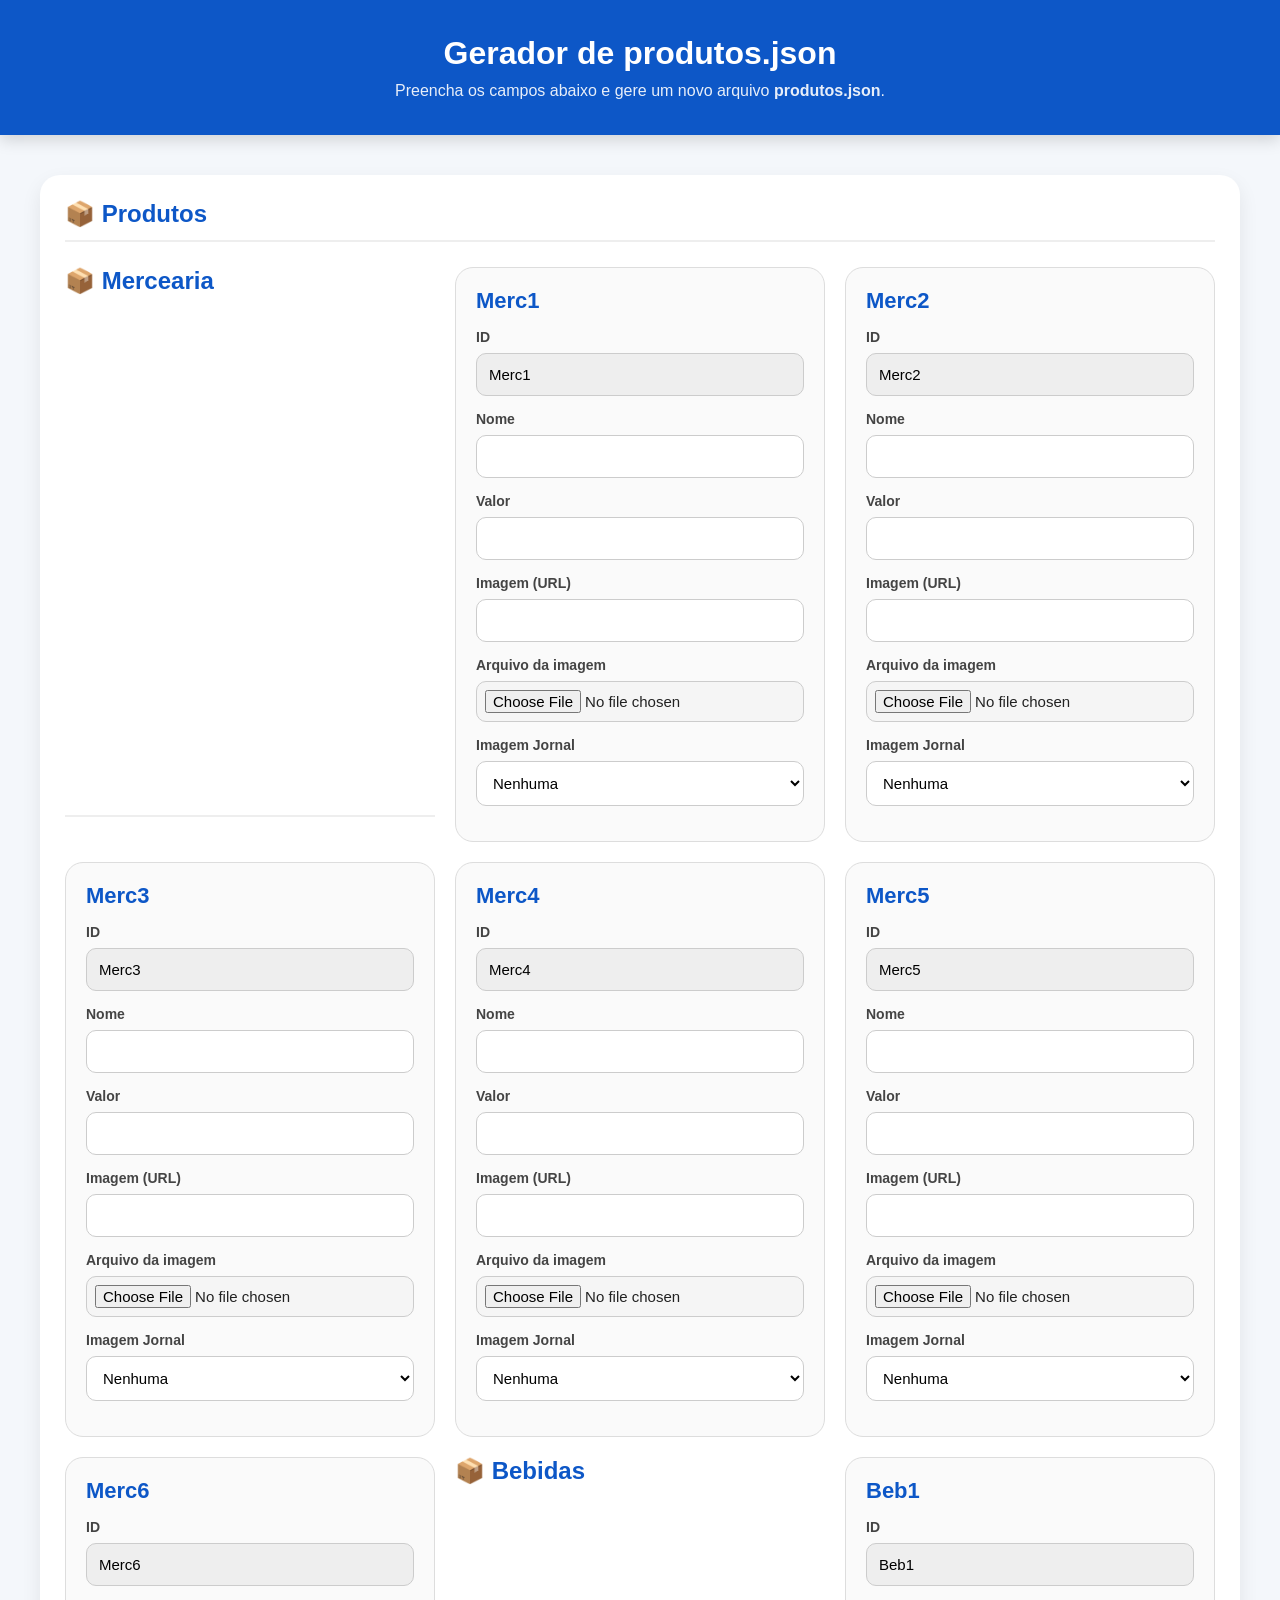
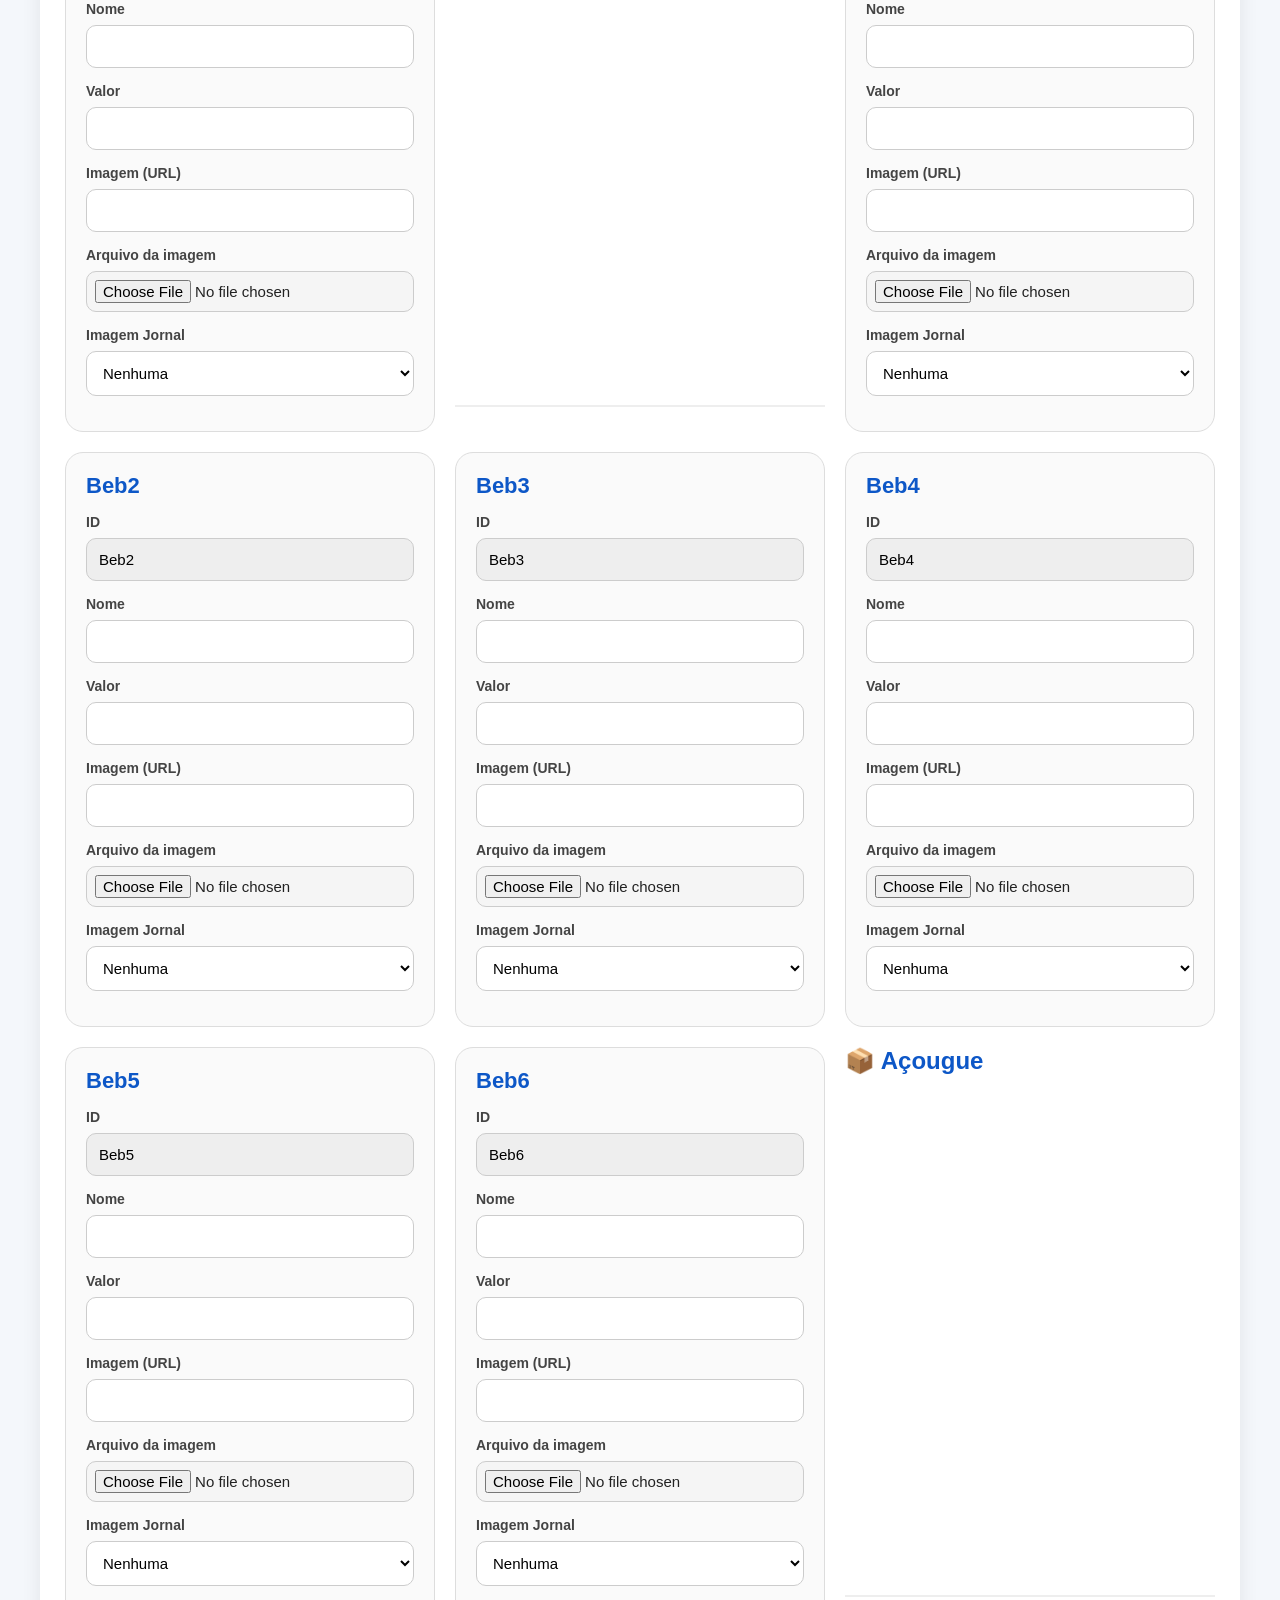
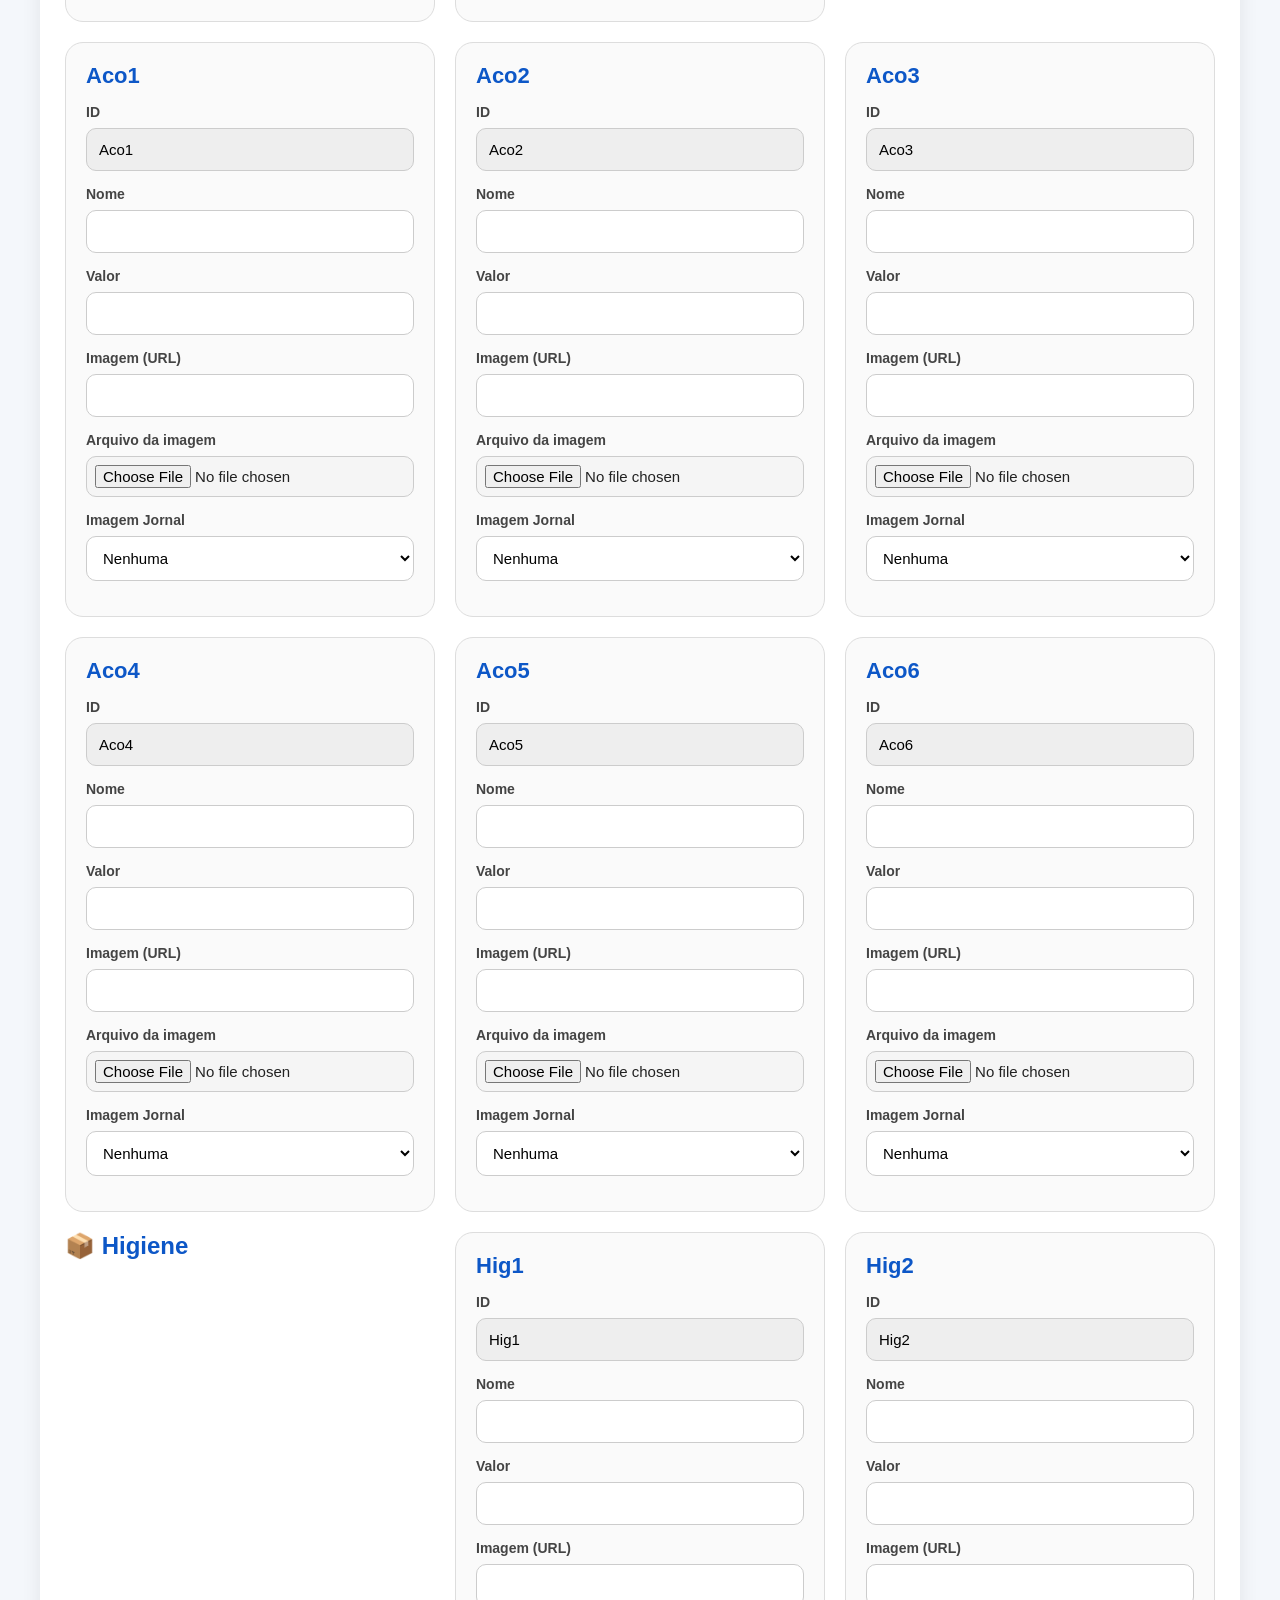
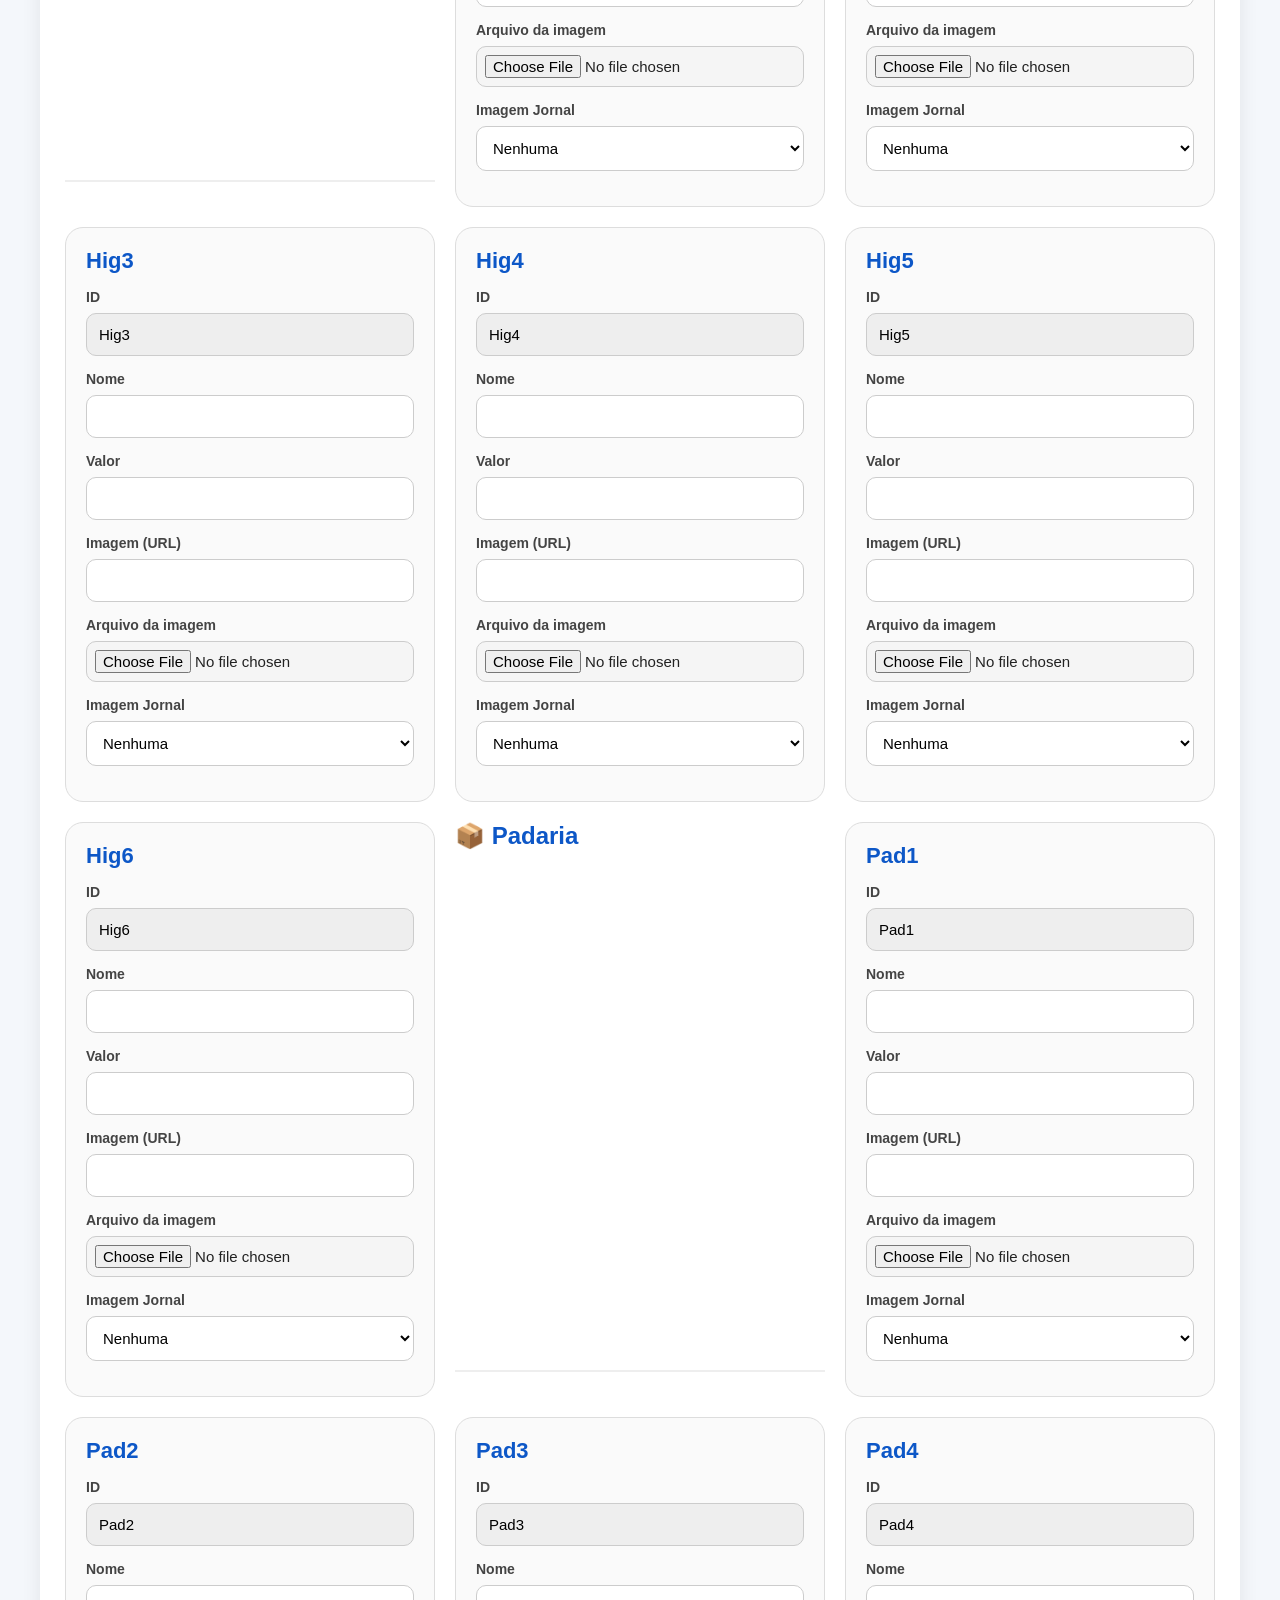
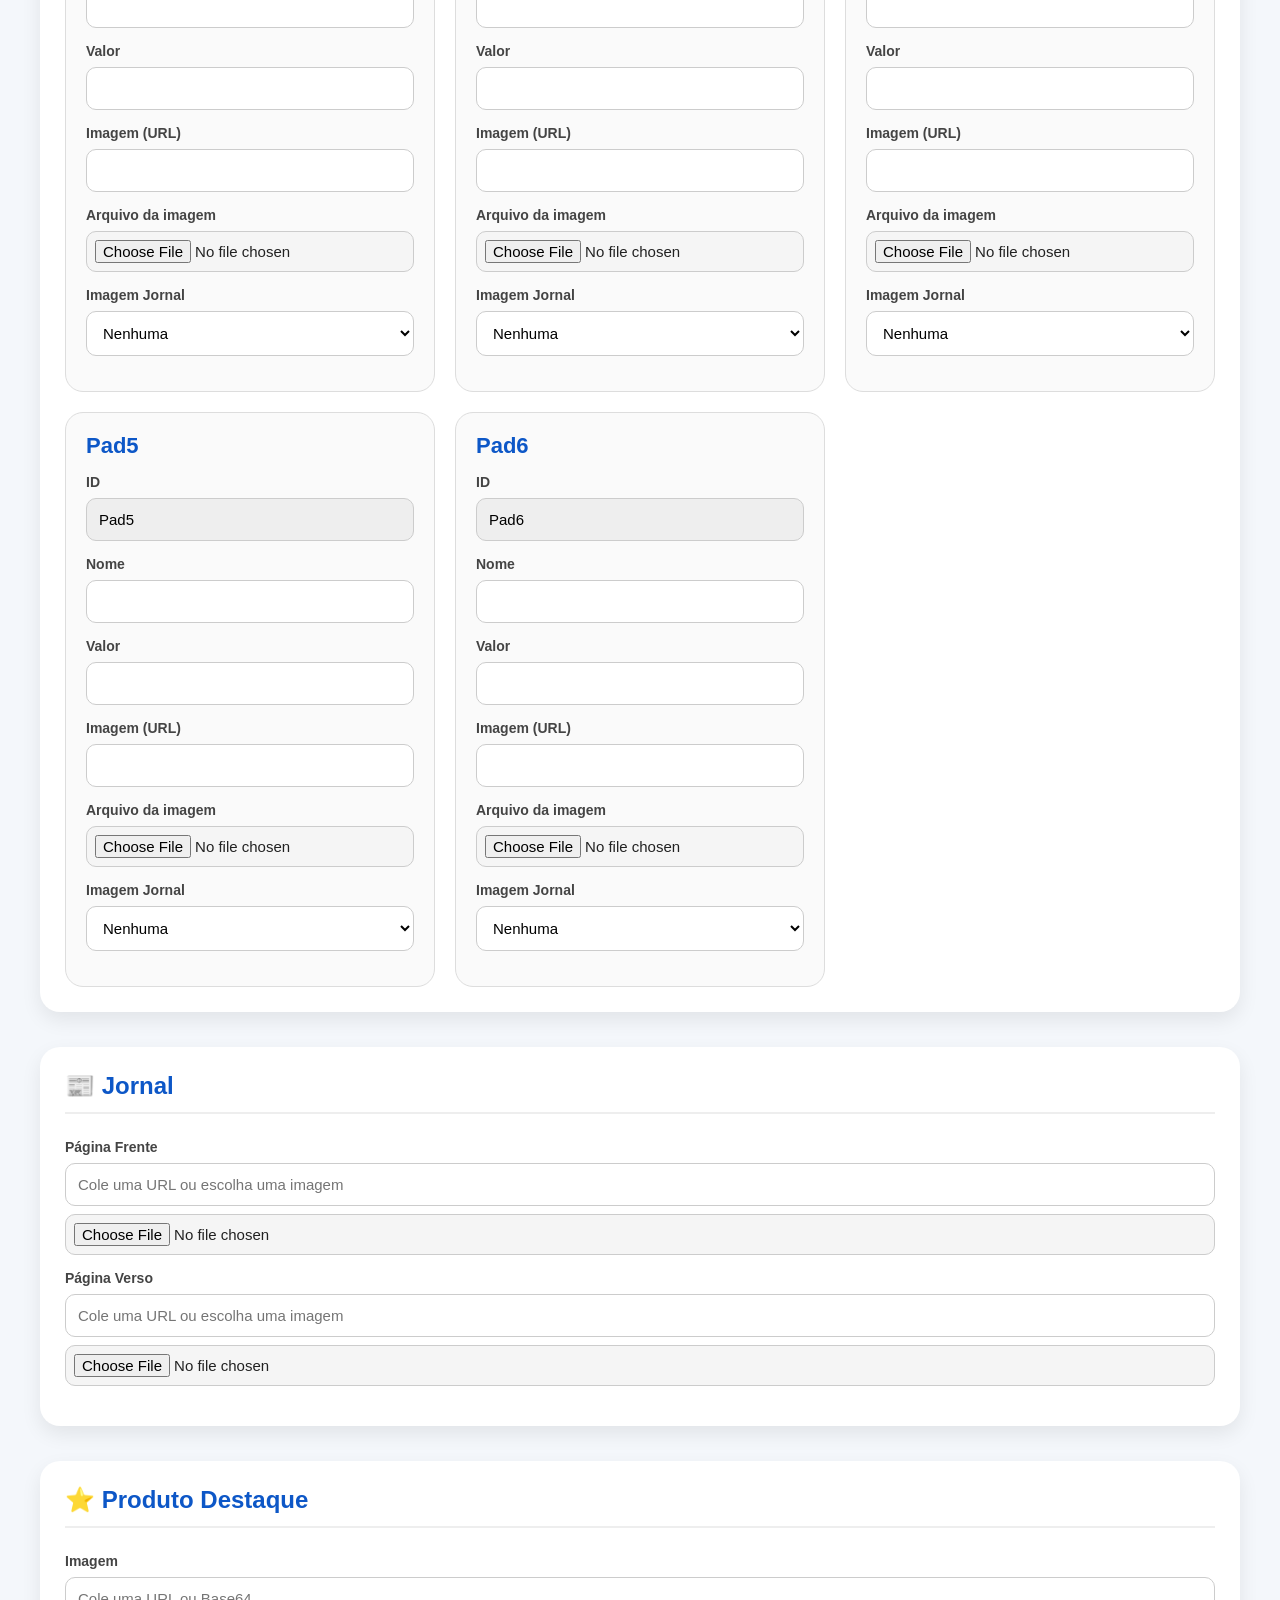
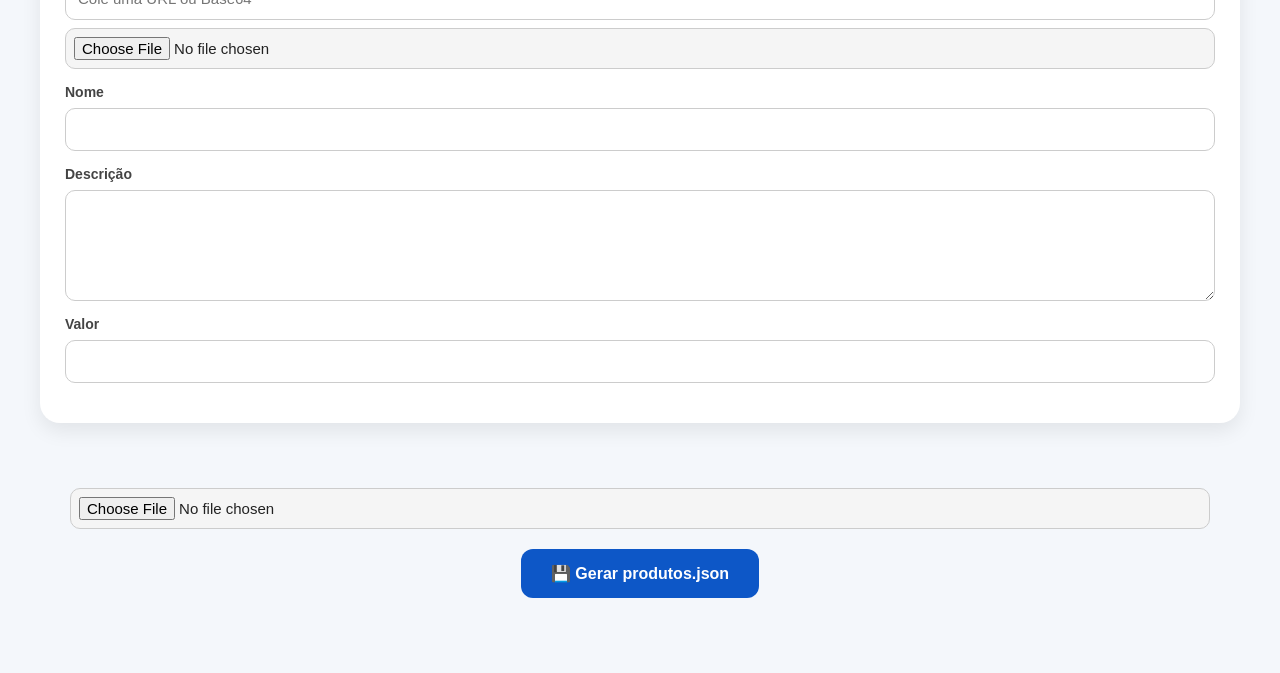
==== index.html @ 35408372 "Rename salvar.html to index.html" ====
<!DOCTYPE html>
<html lang="pt-BR">

<head>

    <meta charset="UTF-8">
    <meta name="viewport" content="width=device-width, initial-scale=1.0">

    <title>Gerador de produtos.json</title>

    <link rel="stylesheet" href="estilo.css">

</head>


<body>


<header>

    <h1>Gerador de produtos.json</h1>

    <p>
        Preencha os campos abaixo e gere um novo arquivo 
        <strong>produtos.json</strong>.
    </p>

</header>



<main>


    <!-- =========================
         PRODUTOS
    ========================== -->


    <section class="bloco">


        <h2>📦 Produtos</h2>


        <div id="produtos"></div>


    </section>




    <!-- =========================
         JORNAL
    ========================== -->


    <section class="bloco">


        <h2>📰 Jornal</h2>



        <div class="campo">


            <label>Página Frente</label>


            <input
            type="text"
            id="pagfrente"
            placeholder="Cole uma URL ou escolha uma imagem">


            <input
            type="file"
            id="filePagFrente"
            accept="image/*">


        </div>




        <div class="campo">


            <label>Página Verso</label>


            <input
            type="text"
            id="pagverso"
            placeholder="Cole uma URL ou escolha uma imagem">


            <input
            type="file"
            id="filePagVerso"
            accept="image/*">


        </div>


    </section>





    <!-- =========================
         PRODUTO DESTAQUE
    ========================== -->


    <section class="bloco">


        <h2>⭐ Produto Destaque</h2>




        <div class="campo">


            <label>Imagem</label>


            <input
            type="text"
            id="imgDestaque"
            placeholder="Cole uma URL ou Base64">


            <input
            type="file"
            id="fileImgDestaque"
            accept="image/*">


        </div>





        <div class="campo">


            <label>Nome</label>


            <input
            type="text"
            id="nomeDestaque">


        </div>





        <div class="campo">


            <label>Descrição</label>


            <textarea
            id="descricaoDestaque"
            rows="5"></textarea>


        </div>





        <div class="campo">


            <label>Valor</label>


            <input
            type="text"
            id="valorDestaque">


        </div>



    </section>






    <!-- =========================
         BOTÕES
    ========================== -->


    <section class="botoes">


        <input
        type="file"
        id="abrirJson"
        accept=".json">



        <button id="btnGerar">

            💾 Gerar produtos.json

        </button>



    </section>



</main>




<script src="apl.js"></script>


</body>

</html>
---- estilo.css ----
/* ==========================
   RESET
========================== */

*{
    margin:0;
    padding:0;
    box-sizing:border-box;
}


body{

    font-family:"Segoe UI", Arial, sans-serif;

    background:#f4f7fb;

    color:#222;

}


/* ==========================
   CABEÇALHO
========================== */

header{

    background:#0D57C7;

    color:white;

    padding:35px 20px;

    text-align:center;

    box-shadow:0 5px 15px rgba(0,0,0,.15);

}


header h1{

    font-size:32px;

    margin-bottom:10px;

}


header p{

    font-size:16px;

    opacity:.9;

}



/* ==========================
   CONTAINER
========================== */

main{

    width:95%;

    max-width:1200px;

    margin:40px auto;

}



/* ==========================
   BLOCOS
========================== */

.bloco{

    background:white;

    padding:25px;

    margin-bottom:35px;

    border-radius:20px;

    box-shadow:0 8px 20px rgba(0,0,0,.08);

}


.bloco h2{

    color:#0D57C7;

    margin-bottom:25px;

    border-bottom:2px solid #eee;

    padding-bottom:12px;

}



/* ==========================
   PRODUTOS
========================== */

#produtos{

    display:grid;

    grid-template-columns:
    repeat(auto-fit,minmax(280px,1fr));

    gap:20px;

}



.produto-card{

    background:#fafafa;

    border-radius:18px;

    padding:20px;

    border:1px solid #ddd;

    transition:.3s;

}


.produto-card:hover{

    transform:translateY(-5px);

    box-shadow:0 10px 20px rgba(0,0,0,.12);

}


.produto-card h3{

    color:#0D57C7;

    margin-bottom:15px;

    font-size:22px;

}



/* ==========================
   CAMPOS
========================== */

.campo{

    display:flex;

    flex-direction:column;

    gap:8px;

    margin-bottom:15px;

}


.campo label{

    font-weight:bold;

    font-size:14px;

    color:#444;

}


input,
textarea,
select{


    width:100%;

    padding:12px;

    border-radius:10px;

    border:1px solid #ccc;

    font-size:15px;

    outline:none;

    background:white;

}


input:focus,
textarea:focus,
select:focus{

    border-color:#0D57C7;

    box-shadow:0 0 0 3px rgba(13,87,199,.15);

}



input[readonly]{

    background:#eee;

    cursor:not-allowed;

}



/* ==========================
   IMAGEM
========================== */

input[type="file"]{

    padding:8px;

    background:#f5f5f5;

}



/* ==========================
   BOTÕES
========================== */

.botoes{

    display:flex;

    justify-content:center;

    gap:20px;

    flex-wrap:wrap;

    padding:30px;

}


button{

    background:#0D57C7;

    color:white;

    border:none;

    padding:15px 30px;

    border-radius:12px;

    font-size:16px;

    font-weight:bold;

    cursor:pointer;

    transition:.3s;

}


button:hover{

    background:#08449c;

    transform:scale(1.05);

}



/* ==========================
   RESPONSIVO
========================== */

@media(max-width:600px){


    header h1{

        font-size:25px;

    }


    main{

        width:92%;

    }


    .bloco{

        padding:18px;

    }


}
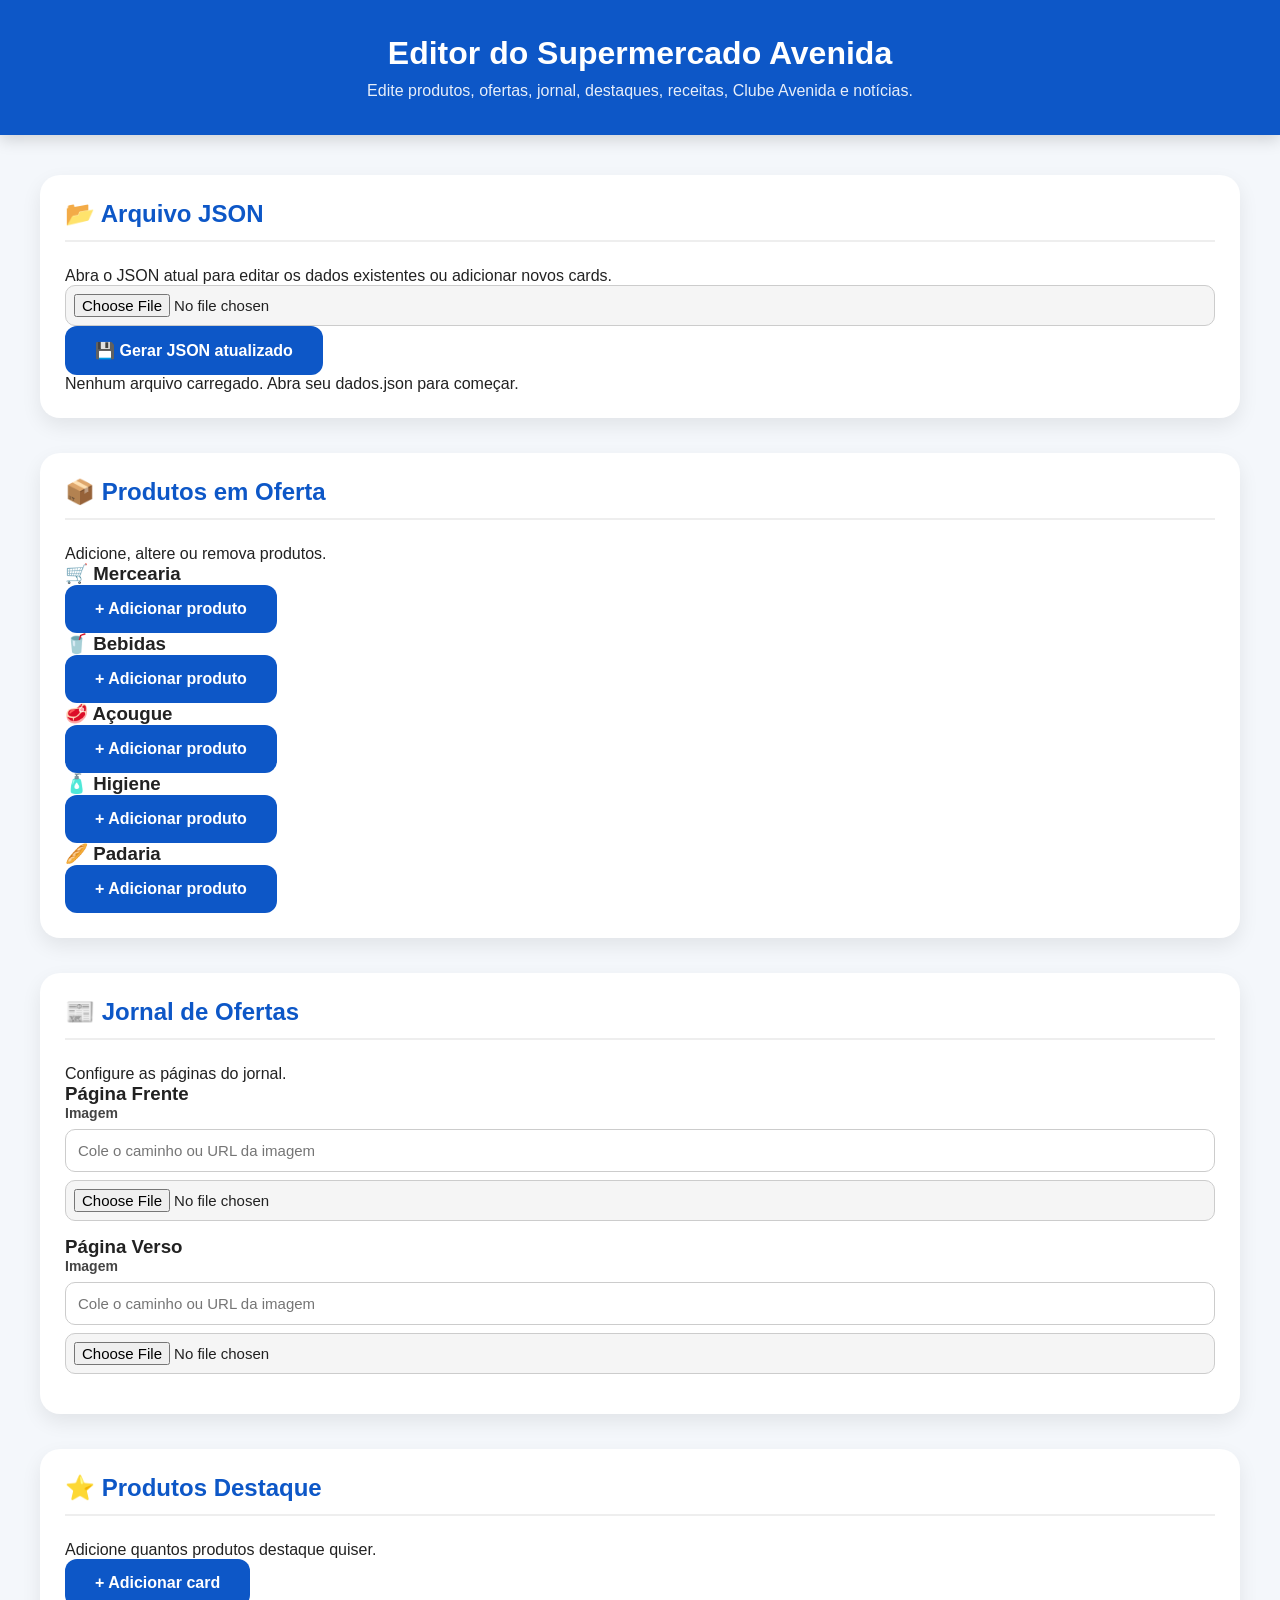
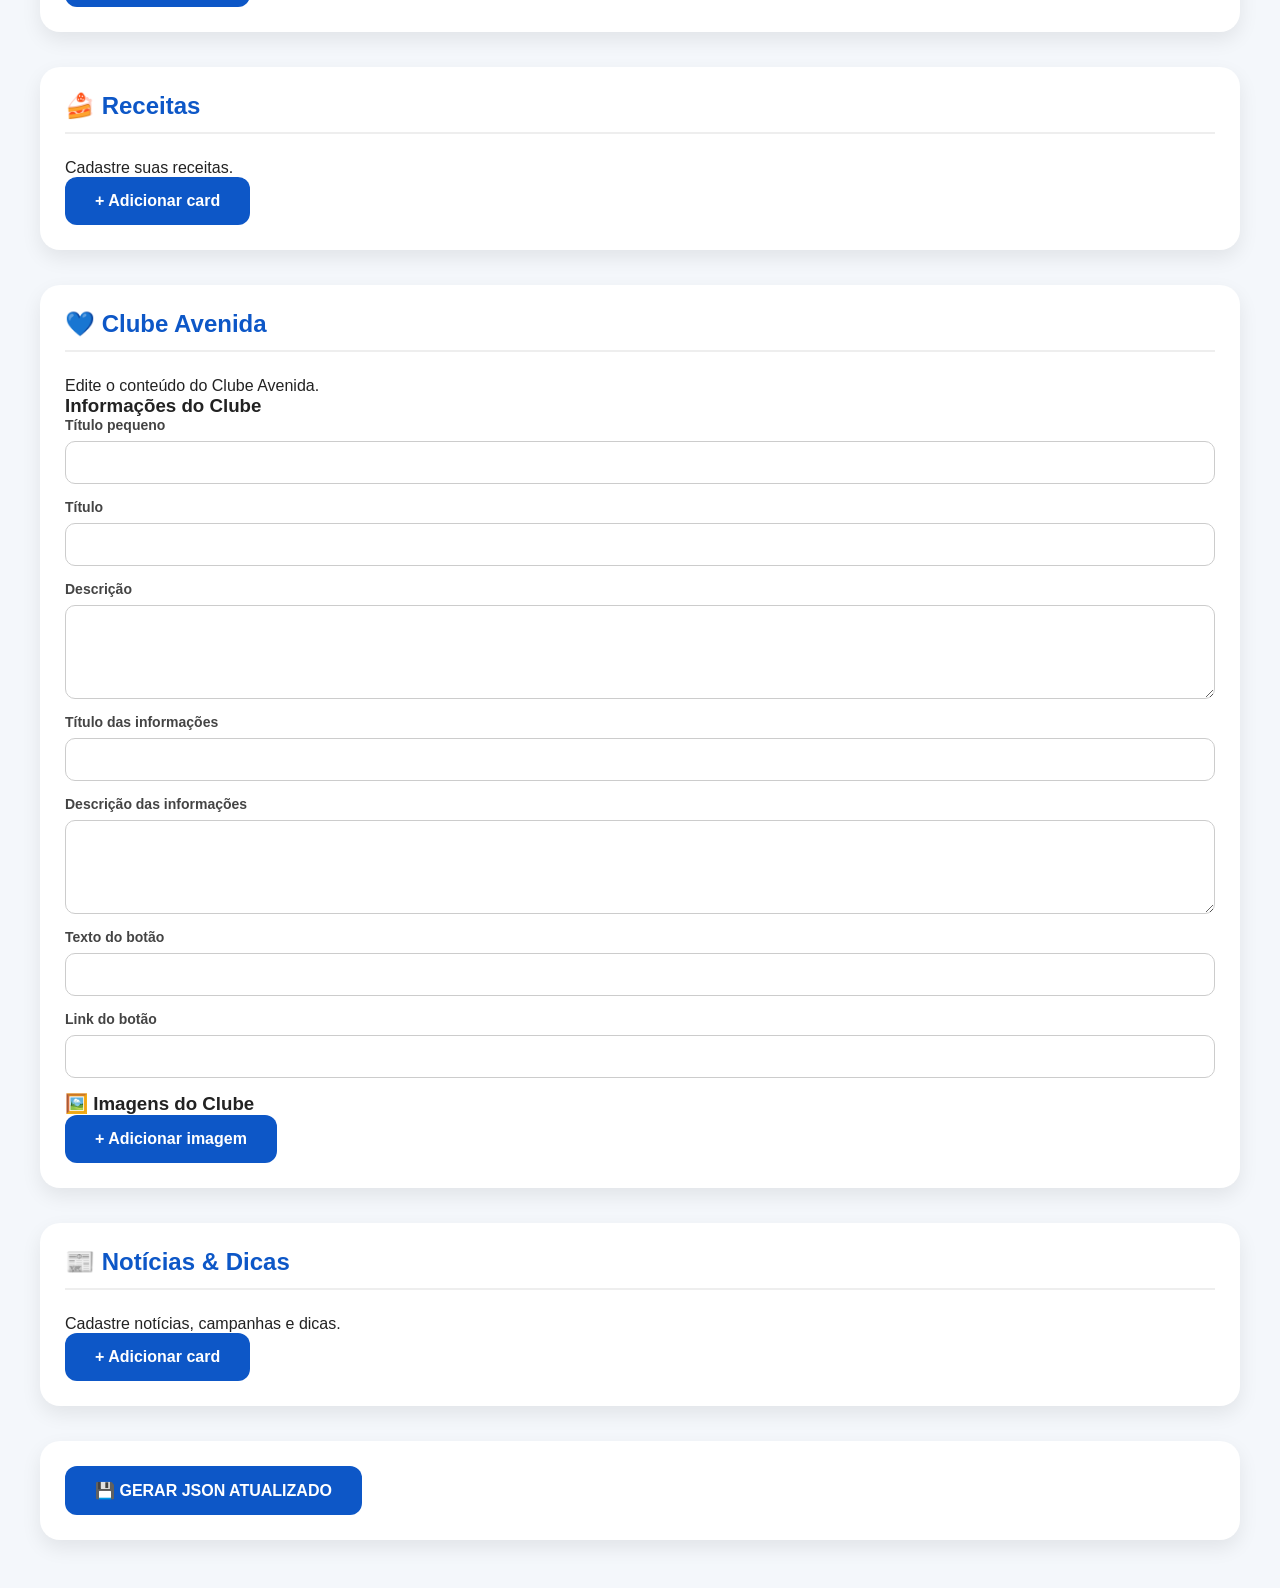
==== commit f8f47a13: "Add files via upload" ====
--- a/index.html
+++ b/index.html
@@ -4,11 +4,21 @@
 <head>
 
     <meta charset="UTF-8">
-    <meta name="viewport" content="width=device-width, initial-scale=1.0">
-
-    <title>Gerador de produtos.json</title>
-
-    <link rel="stylesheet" href="estilo.css">
+
+    <meta
+        name="viewport"
+        content="width=device-width, initial-scale=1.0"
+    >
+
+    <title>
+        Editor - Supermercado Avenida
+    </title>
+
+
+    <link
+        rel="stylesheet"
+        href="style.css"
+    >
 
 </head>
 
@@ -16,231 +26,684 @@
 <body>
 
 
+<!-- =====================================================
+     CABEÇALHO
+===================================================== -->
+
 <header>
 
-    <h1>Gerador de produtos.json</h1>
+    <h1>
+        Editor do Supermercado Avenida
+    </h1>
 
     <p>
-        Preencha os campos abaixo e gere um novo arquivo 
-        <strong>produtos.json</strong>.
+        Edite produtos, ofertas, jornal, destaques,
+        receitas, Clube Avenida e notícias.
     </p>
 
 </header>
 
 
 
-<main>
-
-
-    <!-- =========================
-         PRODUTOS
-    ========================== -->
-
-
-    <section class="bloco">
-
-
-        <h2>📦 Produtos</h2>
-
-
-        <div id="produtos"></div>
-
-
-    </section>
-
-
-
-
-    <!-- =========================
-         JORNAL
-    ========================== -->
-
-
-    <section class="bloco">
-
-
-        <h2>📰 Jornal</h2>
-
+<main class="container">
+
+
+<!-- =====================================================
+     ARQUIVO JSON
+===================================================== -->
+
+<section class="bloco">
+
+    <h2>
+        📂 Arquivo JSON
+    </h2>
+
+
+    <p>
+
+        Abra o JSON atual para editar os dados
+        existentes ou adicionar novos cards.
+
+    </p>
+
+
+    <div class="acoes">
+
+        <input
+            type="file"
+            id="abrirJson"
+            accept=".json"
+        >
+
+
+        <button
+            id="btnGerar"
+            type="button"
+        >
+            💾 Gerar JSON atualizado
+        </button>
+
+    </div>
+
+
+    <p
+        id="status"
+        class="status"
+    >
+        Nenhum arquivo carregado.
+    </p>
+
+</section>
+
+
+
+<!-- =====================================================
+     PRODUTOS
+===================================================== -->
+
+<section class="bloco">
+
+    <div class="secao-header">
+
+        <div>
+
+            <h2>
+                📦 Produtos em Oferta
+            </h2>
+
+            <p>
+                Adicione, altere ou remova produtos.
+            </p>
+
+        </div>
+
+    </div>
+
+
+
+    <!-- =================================================
+         MERCEARIA
+    ================================================== -->
+
+    <div class="categoria">
+
+        <div class="categoria-header">
+
+            <h3>
+                🛒 Mercearia
+            </h3>
+
+
+            <button
+                type="button"
+                class="btn-adicionar"
+                data-categoria="Mercearia"
+            >
+                + Adicionar produto
+            </button>
+
+        </div>
+
+
+        <div
+            class="cards"
+            id="produtos-Mercearia"
+        ></div>
+
+    </div>
+
+
+
+    <!-- =================================================
+         BEBIDAS
+    ================================================== -->
+
+    <div class="categoria">
+
+        <div class="categoria-header">
+
+            <h3>
+                🥤 Bebidas
+            </h3>
+
+
+            <button
+                type="button"
+                class="btn-adicionar"
+                data-categoria="Bebidas"
+            >
+                + Adicionar produto
+            </button>
+
+        </div>
+
+
+        <div
+            class="cards"
+            id="produtos-Bebidas"
+        ></div>
+
+    </div>
+
+
+
+    <!-- =================================================
+         AÇOUGUE
+    ================================================== -->
+
+    <div class="categoria">
+
+        <div class="categoria-header">
+
+            <h3>
+                🥩 Açougue
+            </h3>
+
+
+            <button
+                type="button"
+                class="btn-adicionar"
+                data-categoria="Açougue"
+            >
+                + Adicionar produto
+            </button>
+
+        </div>
+
+
+        <div
+            class="cards"
+            id="produtos-Açougue"
+        ></div>
+
+    </div>
+
+
+
+    <!-- =================================================
+         HIGIENE
+    ================================================== -->
+
+    <div class="categoria">
+
+        <div class="categoria-header">
+
+            <h3>
+                🧴 Higiene
+            </h3>
+
+
+            <button
+                type="button"
+                class="btn-adicionar"
+                data-categoria="Higiene"
+            >
+                + Adicionar produto
+            </button>
+
+        </div>
+
+
+        <div
+            class="cards"
+            id="produtos-Higiene"
+        ></div>
+
+    </div>
+
+
+
+    <!-- =================================================
+         PADARIA
+    ================================================== -->
+
+    <div class="categoria">
+
+        <div class="categoria-header">
+
+            <h3>
+                🥖 Padaria
+            </h3>
+
+
+            <button
+                type="button"
+                class="btn-adicionar"
+                data-categoria="Padaria"
+            >
+                + Adicionar produto
+            </button>
+
+        </div>
+
+
+        <div
+            class="cards"
+            id="produtos-Padaria"
+        ></div>
+
+    </div>
+
+</section>
+
+
+
+<!-- =====================================================
+     JORNAL
+===================================================== -->
+
+<section class="bloco">
+
+    <div class="secao-header">
+
+        <div>
+
+            <h2>
+                📰 Jornal de Ofertas
+            </h2>
+
+            <p>
+                Configure as páginas do jornal.
+            </p>
+
+        </div>
+
+    </div>
+
+
+    <div class="cards">
+
+
+        <!-- FRENTE -->
+
+        <div class="card">
+
+            <h3>
+                Página Frente
+            </h3>
+
+
+            <div class="campo">
+
+                <label for="pagfrente">
+                    Imagem
+                </label>
+
+
+                <input
+                    type="text"
+                    id="pagfrente"
+                    placeholder="Cole o caminho ou URL da imagem"
+                >
+
+
+                <input
+                    type="file"
+                    id="filePagFrente"
+                    accept="image/*"
+                >
+
+            </div>
+
+        </div>
+
+
+
+        <!-- VERSO -->
+
+        <div class="card">
+
+            <h3>
+                Página Verso
+            </h3>
+
+
+            <div class="campo">
+
+                <label for="pagverso">
+                    Imagem
+                </label>
+
+
+                <input
+                    type="text"
+                    id="pagverso"
+                    placeholder="Cole o caminho ou URL da imagem"
+                >
+
+
+                <input
+                    type="file"
+                    id="filePagVerso"
+                    accept="image/*"
+                >
+
+            </div>
+
+        </div>
+
+
+    </div>
+
+</section>
+
+
+
+<!-- =====================================================
+     DESTAQUES
+===================================================== -->
+
+<section class="bloco">
+
+    <div class="secao-header">
+
+        <div>
+
+            <h2>
+                ⭐ Produtos Destaque
+            </h2>
+
+            <p>
+                Adicione quantos produtos destaque quiser.
+            </p>
+
+        </div>
+
+
+        <button
+            type="button"
+            class="btn-adicionar"
+            id="btnAdicionarDestaque"
+        >
+            + Adicionar card
+        </button>
+
+    </div>
+
+
+    <div
+        class="cards"
+        id="destaques"
+    ></div>
+
+</section>
+
+
+
+<!-- =====================================================
+     RECEITAS
+===================================================== -->
+
+<section class="bloco">
+
+    <div class="secao-header">
+
+        <div>
+
+            <h2>
+                🍰 Receitas
+            </h2>
+
+            <p>
+                Cadastre suas receitas.
+            </p>
+
+        </div>
+
+
+        <button
+            type="button"
+            class="btn-adicionar"
+            id="btnAdicionarReceita"
+        >
+            + Adicionar card
+        </button>
+
+    </div>
+
+
+    <div
+        class="cards"
+        id="receitas"
+    ></div>
+
+</section>
+
+
+
+<!-- =====================================================
+     CLUBE AVENIDA
+===================================================== -->
+
+<section class="bloco">
+
+    <div class="secao-header">
+
+        <div>
+
+            <h2>
+                💙 Clube Avenida
+            </h2>
+
+            <p>
+                Edite o conteúdo do Clube Avenida.
+            </p>
+
+        </div>
+
+    </div>
+
+
+
+    <!-- INFORMAÇÕES PRINCIPAIS -->
+
+    <div class="card">
+
+        <h3>
+            Informações do Clube
+        </h3>
 
 
         <div class="campo">
 
-
-            <label>Página Frente</label>
-
+            <label for="clubeTituloPequeno">
+                Título pequeno
+            </label>
 
             <input
-            type="text"
-            id="pagfrente"
-            placeholder="Cole uma URL ou escolha uma imagem">
-
+                type="text"
+                id="clubeTituloPequeno"
+            >
+
+        </div>
+
+
+        <div class="campo">
+
+            <label for="clubeTitulo">
+                Título
+            </label>
 
             <input
-            type="file"
-            id="filePagFrente"
-            accept="image/*">
-
-
-        </div>
-
-
+                type="text"
+                id="clubeTitulo"
+            >
+
+        </div>
 
 
         <div class="campo">
 
-
-            <label>Página Verso</label>
-
+            <label for="clubeDescricao">
+                Descrição
+            </label>
+
+            <textarea
+                id="clubeDescricao"
+                rows="4"
+            ></textarea>
+
+        </div>
+
+
+        <div class="campo">
+
+            <label for="clubeInfoTitulo">
+                Título das informações
+            </label>
 
             <input
-            type="text"
-            id="pagverso"
-            placeholder="Cole uma URL ou escolha uma imagem">
-
+                type="text"
+                id="clubeInfoTitulo"
+            >
+
+        </div>
+
+
+        <div class="campo">
+
+            <label for="clubeInfoDescricao">
+                Descrição das informações
+            </label>
+
+            <textarea
+                id="clubeInfoDescricao"
+                rows="4"
+            ></textarea>
+
+        </div>
+
+
+        <div class="campo">
+
+            <label for="clubeBotaoTexto">
+                Texto do botão
+            </label>
 
             <input
-            type="file"
-            id="filePagVerso"
-            accept="image/*">
-
-
-        </div>
-
-
-    </section>
-
-
-
-
-
-    <!-- =========================
-         PRODUTO DESTAQUE
-    ========================== -->
-
-
-    <section class="bloco">
-
-
-        <h2>⭐ Produto Destaque</h2>
-
-
+                type="text"
+                id="clubeBotaoTexto"
+            >
+
+        </div>
 
 
         <div class="campo">
 
-
-            <label>Imagem</label>
-
+            <label for="clubeBotaoLink">
+                Link do botão
+            </label>
 
             <input
-            type="text"
-            id="imgDestaque"
-            placeholder="Cole uma URL ou Base64">
-
-
-            <input
-            type="file"
-            id="fileImgDestaque"
-            accept="image/*">
-
-
-        </div>
-
-
-
-
-
-        <div class="campo">
-
-
-            <label>Nome</label>
-
-
-            <input
-            type="text"
-            id="nomeDestaque">
-
-
-        </div>
-
-
-
-
-
-        <div class="campo">
-
-
-            <label>Descrição</label>
-
-
-            <textarea
-            id="descricaoDestaque"
-            rows="5"></textarea>
-
-
-        </div>
-
-
-
-
-
-        <div class="campo">
-
-
-            <label>Valor</label>
-
-
-            <input
-            type="text"
-            id="valorDestaque">
-
-
-        </div>
-
-
-
-    </section>
-
-
-
-
-
-
-    <!-- =========================
-         BOTÕES
-    ========================== -->
-
-
-    <section class="botoes">
-
-
-        <input
-        type="file"
-        id="abrirJson"
-        accept=".json">
-
-
-
-        <button id="btnGerar">
-
-            💾 Gerar produtos.json
-
+                type="text"
+                id="clubeBotaoLink"
+            >
+
+        </div>
+
+    </div>
+
+
+
+    <!-- IMAGENS DO CLUBE -->
+
+    <div class="subsecao">
+
+        <div class="subsecao-header">
+
+            <h3>
+                🖼️ Imagens do Clube
+            </h3>
+
+
+            <button
+                type="button"
+                class="btn-adicionar"
+                id="btnAdicionarImagemClube"
+            >
+                + Adicionar imagem
+            </button>
+
+        </div>
+
+
+        <div
+            class="cards"
+            id="clubeImagens"
+        ></div>
+
+    </div>
+
+</section>
+
+
+
+<!-- =====================================================
+     NOTÍCIAS E DICAS
+===================================================== -->
+
+<section class="bloco">
+
+    <div class="secao-header">
+
+        <div>
+
+            <h2>
+                📰 Notícias & Dicas
+            </h2>
+
+            <p>
+                Cadastre notícias, campanhas e dicas.
+            </p>
+
+        </div>
+
+
+        <button
+            type="button"
+            class="btn-adicionar"
+            id="btnAdicionarNoticia"
+        >
+            + Adicionar card
         </button>
 
-
-
-    </section>
-
+    </div>
+
+
+    <div
+        class="cards"
+        id="noticias"
+    ></div>
+
+</section>
+
+
+
+<!-- =====================================================
+     BOTÃO FINAL
+===================================================== -->
+
+<section class="bloco salvar-final">
+
+    <button
+        type="button"
+        id="btnGerarFinal"
+    >
+        💾 GERAR JSON ATUALIZADO
+    </button>
+
+</section>
 
 
 </main>
 
 
 
-
-<script src="apl.js"></script>
+<script src="app.js"></script>
 
 
 </body>
 
 </html>
+
+
--- a/style.css
+++ b/style.css
@@ -0,0 +1,329 @@
+/* ==========================
+   RESET
+========================== */
+
+*{
+    margin:0;
+    padding:0;
+    box-sizing:border-box;
+}
+
+
+body{
+
+    font-family:"Segoe UI", Arial, sans-serif;
+
+    background:#f4f7fb;
+
+    color:#222;
+
+}
+
+
+/* ==========================
+   CABEÇALHO
+========================== */
+
+header{
+
+    background:#0D57C7;
+
+    color:white;
+
+    padding:35px 20px;
+
+    text-align:center;
+
+    box-shadow:0 5px 15px rgba(0,0,0,.15);
+
+}
+
+
+header h1{
+
+    font-size:32px;
+
+    margin-bottom:10px;
+
+}
+
+
+header p{
+
+    font-size:16px;
+
+    opacity:.9;
+
+}
+
+
+
+/* ==========================
+   CONTAINER
+========================== */
+
+main{
+
+    width:95%;
+
+    max-width:1200px;
+
+    margin:40px auto;
+
+}
+
+
+
+/* ==========================
+   BLOCOS
+========================== */
+
+.bloco{
+
+    background:white;
+
+    padding:25px;
+
+    margin-bottom:35px;
+
+    border-radius:20px;
+
+    box-shadow:0 8px 20px rgba(0,0,0,.08);
+
+}
+
+
+.bloco h2{
+
+    color:#0D57C7;
+
+    margin-bottom:25px;
+
+    border-bottom:2px solid #eee;
+
+    padding-bottom:12px;
+
+}
+
+
+
+/* ==========================
+   PRODUTOS
+========================== */
+
+#produtos{
+
+    display:grid;
+
+    grid-template-columns:
+    repeat(auto-fit,minmax(280px,1fr));
+
+    gap:20px;
+
+}
+
+
+
+.produto-card{
+
+    background:#fafafa;
+
+    border-radius:18px;
+
+    padding:20px;
+
+    border:1px solid #ddd;
+
+    transition:.3s;
+
+}
+
+
+.produto-card:hover{
+
+    transform:translateY(-5px);
+
+    box-shadow:0 10px 20px rgba(0,0,0,.12);
+
+}
+
+
+.produto-card h3{
+
+    color:#0D57C7;
+
+    margin-bottom:15px;
+
+    font-size:22px;
+
+}
+
+
+
+/* ==========================
+   CAMPOS
+========================== */
+
+.campo{
+
+    display:flex;
+
+    flex-direction:column;
+
+    gap:8px;
+
+    margin-bottom:15px;
+
+}
+
+
+.campo label{
+
+    font-weight:bold;
+
+    font-size:14px;
+
+    color:#444;
+
+}
+
+
+input,
+textarea,
+select{
+
+
+    width:100%;
+
+    padding:12px;
+
+    border-radius:10px;
+
+    border:1px solid #ccc;
+
+    font-size:15px;
+
+    outline:none;
+
+    background:white;
+
+}
+
+
+input:focus,
+textarea:focus,
+select:focus{
+
+    border-color:#0D57C7;
+
+    box-shadow:0 0 0 3px rgba(13,87,199,.15);
+
+}
+
+
+
+input[readonly]{
+
+    background:#eee;
+
+    cursor:not-allowed;
+
+}
+
+
+
+/* ==========================
+   IMAGEM
+========================== */
+
+input[type="file"]{
+
+    padding:8px;
+
+    background:#f5f5f5;
+
+}
+
+
+
+/* ==========================
+   BOTÕES
+========================== */
+
+.botoes{
+
+    display:flex;
+
+    justify-content:center;
+
+    gap:20px;
+
+    flex-wrap:wrap;
+
+    padding:30px;
+
+}
+
+
+button{
+
+    background:#0D57C7;
+
+    color:white;
+
+    border:none;
+
+    padding:15px 30px;
+
+    border-radius:12px;
+
+    font-size:16px;
+
+    font-weight:bold;
+
+    cursor:pointer;
+
+    transition:.3s;
+
+}
+
+
+button:hover{
+
+    background:#08449c;
+
+    transform:scale(1.05);
+
+}
+
+
+
+/* ==========================
+   RESPONSIVO
+========================== */
+
+@media(max-width:600px){
+
+
+    header h1{
+
+        font-size:25px;
+
+    }
+
+
+    main{
+
+        width:92%;
+
+    }
+
+
+    .bloco{
+
+        padding:18px;
+
+    }
+
+
+}
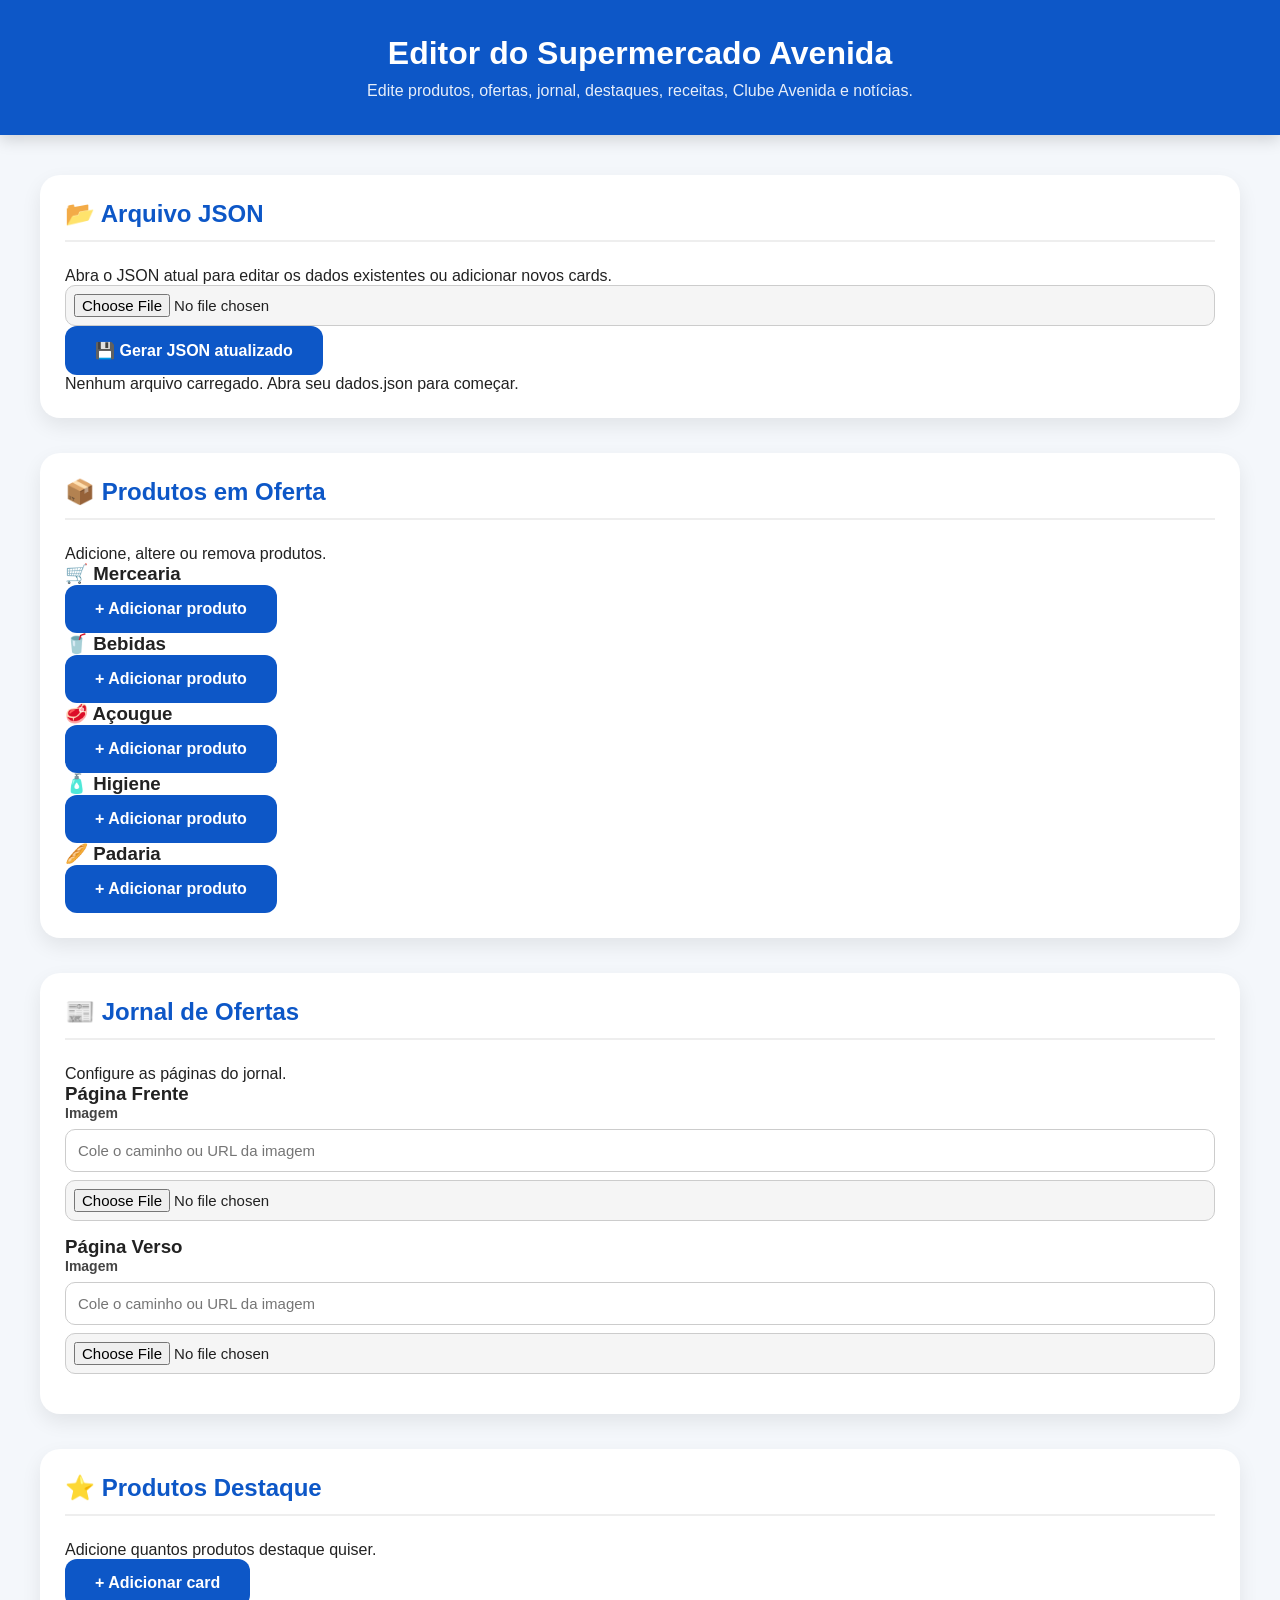
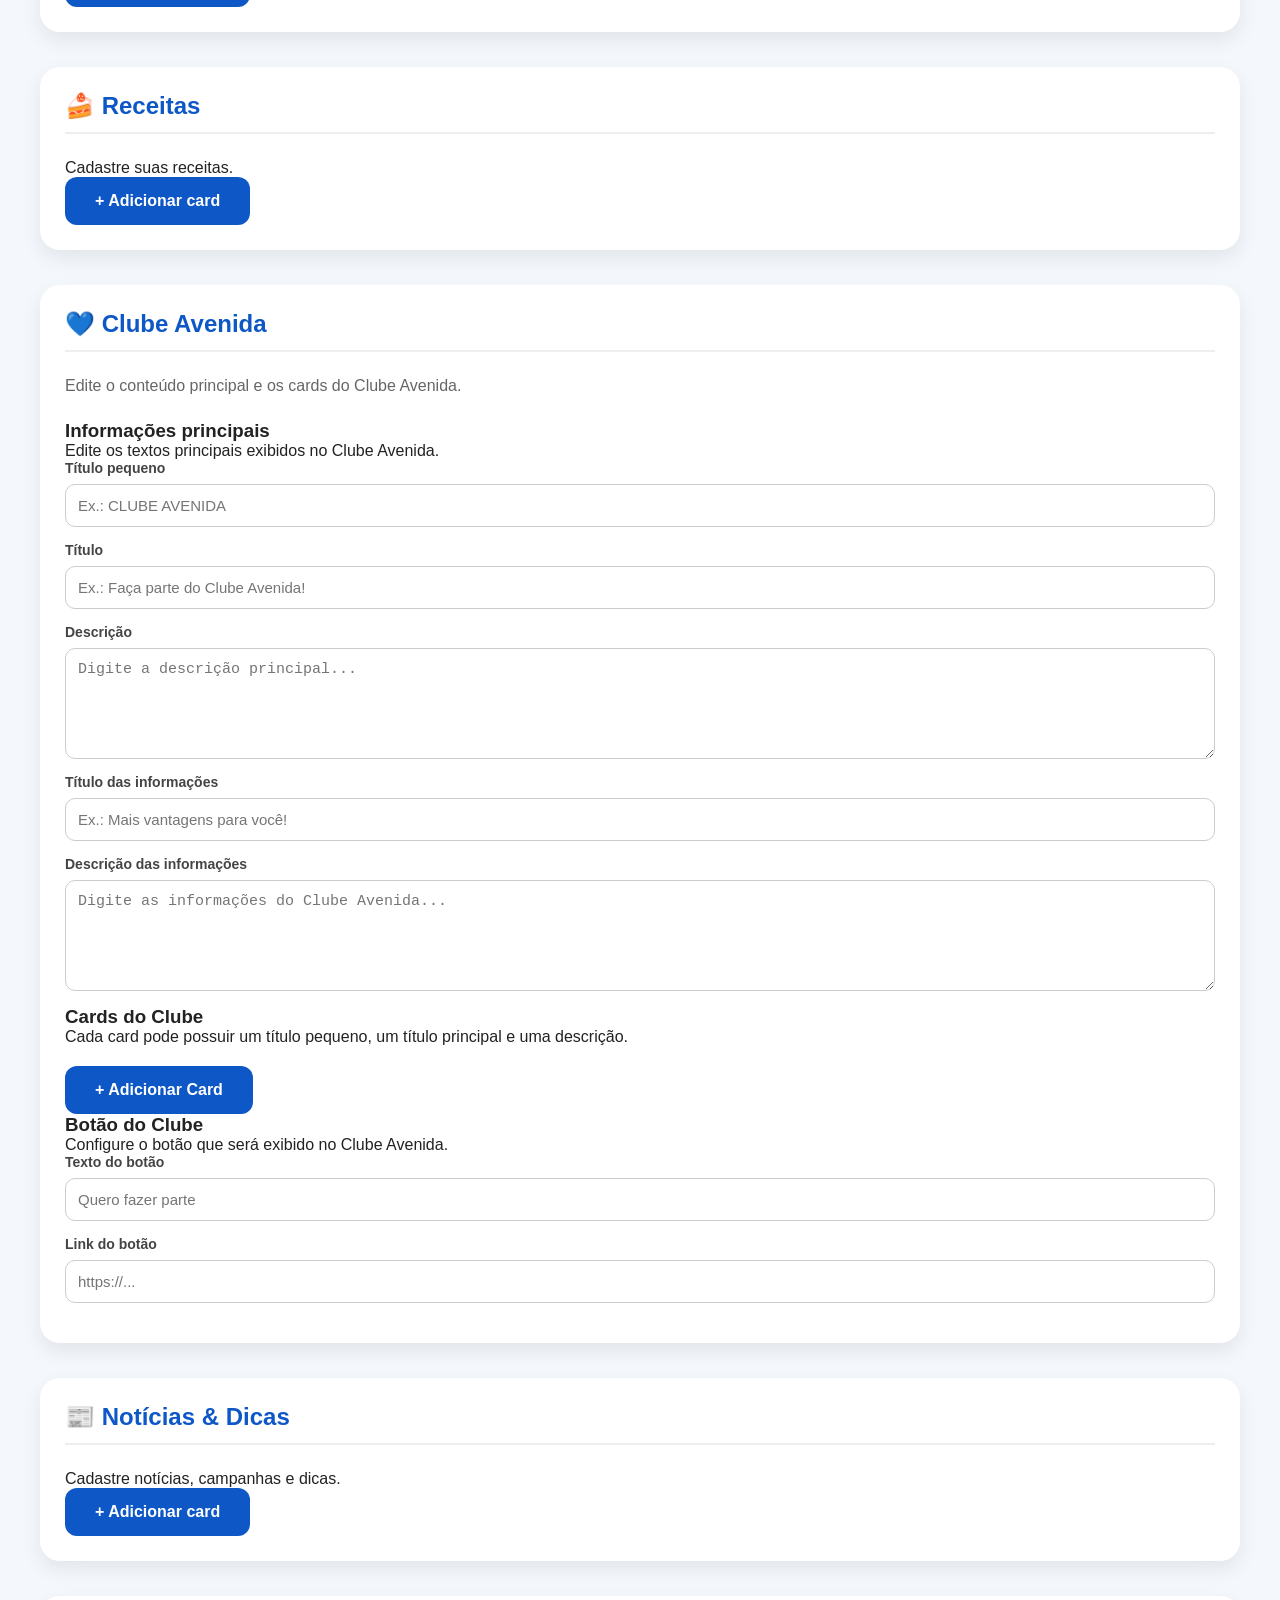
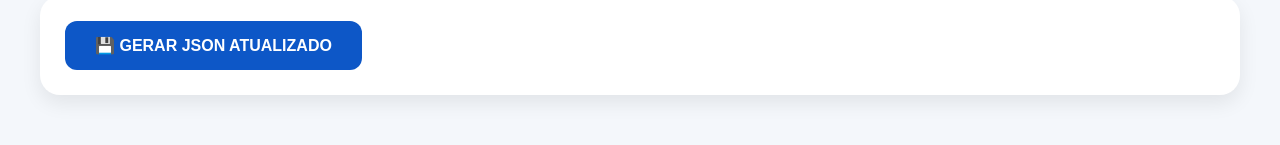
==== commit 48fec69f: "Add files via upload" ====
--- a/index.html
+++ b/index.html
@@ -475,114 +475,221 @@
      CLUBE AVENIDA
 ===================================================== -->
 
+<!-- =====================================================
+     CLUBE AVENIDA
+===================================================== -->
+
 <section class="bloco">
 
-    <div class="secao-header">
-
-        <div>
-
-            <h2>
-                💙 Clube Avenida
-            </h2>
-
-            <p>
-                Edite o conteúdo do Clube Avenida.
-            </p>
-
-        </div>
-
-    </div>
-
-
-
-    <!-- INFORMAÇÕES PRINCIPAIS -->
+    <h2>
+        💙 Clube Avenida
+    </h2>
+
+    <p
+        style="
+            margin-bottom:25px;
+            color:#666;
+        "
+    >
+        Edite o conteúdo principal e os cards
+        do Clube Avenida.
+    </p>
+
+
+    <!-- =================================================
+         INFORMAÇÕES PRINCIPAIS
+    ================================================== -->
+
+    <div class="clube-cards-header">
+
+        <h3>
+            Informações principais
+        </h3>
+
+        <p>
+            Edite os textos principais exibidos
+            no Clube Avenida.
+        </p>
+
+    </div>
+
 
     <div class="card">
 
-        <h3>
-            Informações do Clube
-        </h3>
-
+
+        <!-- TÍTULO PEQUENO -->
 
         <div class="campo">
 
             <label for="clubeTituloPequeno">
+
                 Título pequeno
+
             </label>
 
             <input
                 type="text"
                 id="clubeTituloPequeno"
-            >
-
-        </div>
-
+                placeholder="Ex.: CLUBE AVENIDA"
+            >
+
+        </div>
+
+
+        <!-- TÍTULO -->
 
         <div class="campo">
 
             <label for="clubeTitulo">
+
                 Título
+
             </label>
 
             <input
                 type="text"
                 id="clubeTitulo"
-            >
-
-        </div>
-
+                placeholder="Ex.: Faça parte do Clube Avenida!"
+            >
+
+        </div>
+
+
+        <!-- DESCRIÇÃO -->
 
         <div class="campo">
 
             <label for="clubeDescricao">
+
                 Descrição
+
             </label>
 
             <textarea
                 id="clubeDescricao"
-                rows="4"
+                rows="5"
+                placeholder="Digite a descrição principal..."
             ></textarea>
 
         </div>
 
 
+        <!-- TÍTULO DAS INFORMAÇÕES -->
+
         <div class="campo">
 
             <label for="clubeInfoTitulo">
+
                 Título das informações
+
             </label>
 
             <input
                 type="text"
                 id="clubeInfoTitulo"
-            >
-
-        </div>
-
+                placeholder="Ex.: Mais vantagens para você!"
+            >
+
+        </div>
+
+
+        <!-- DESCRIÇÃO DAS INFORMAÇÕES -->
 
         <div class="campo">
 
             <label for="clubeInfoDescricao">
+
                 Descrição das informações
+
             </label>
 
             <textarea
                 id="clubeInfoDescricao"
-                rows="4"
+                rows="5"
+                placeholder="Digite as informações do Clube Avenida..."
             ></textarea>
 
         </div>
 
+    </div>
+
+
+
+    <!-- =================================================
+         CARDS DO CLUBE
+    ================================================== -->
+
+    <div class="clube-cards-header">
+
+        <h3>
+            Cards do Clube
+        </h3>
+
+        <p>
+            Cada card pode possuir um título pequeno,
+            um título principal e uma descrição.
+        </p>
+
+    </div>
+
+
+    <div
+        id="clubeCardsEditor"
+    >
+
+        <!--
+            Os cards serão criados
+            pelo gerador.js
+        -->
+
+    </div>
+
+
+    <button
+        type="button"
+        class="btn-adicionar-clube"
+        onclick="adicionarCardClube()"
+    >
+
+        + Adicionar Card
+
+    </button>
+
+
+
+    <!-- =================================================
+         BOTÃO DO CLUBE
+    ================================================== -->
+
+    <div class="clube-cards-header">
+
+        <h3>
+            Botão do Clube
+        </h3>
+
+        <p>
+            Configure o botão que será exibido
+            no Clube Avenida.
+        </p>
+
+    </div>
+
+
+    <div class="card">
+
 
         <div class="campo">
 
             <label for="clubeBotaoTexto">
+
                 Texto do botão
+
             </label>
 
             <input
                 type="text"
                 id="clubeBotaoTexto"
+                placeholder="Quero fazer parte"
             >
 
         </div>
@@ -591,52 +698,23 @@
         <div class="campo">
 
             <label for="clubeBotaoLink">
+
                 Link do botão
+
             </label>
 
             <input
                 type="text"
                 id="clubeBotaoLink"
-            >
-
-        </div>
-
-    </div>
-
-
-
-    <!-- IMAGENS DO CLUBE -->
-
-    <div class="subsecao">
-
-        <div class="subsecao-header">
-
-            <h3>
-                🖼️ Imagens do Clube
-            </h3>
-
-
-            <button
-                type="button"
-                class="btn-adicionar"
-                id="btnAdicionarImagemClube"
-            >
-                + Adicionar imagem
-            </button>
-
-        </div>
-
-
-        <div
-            class="cards"
-            id="clubeImagens"
-        ></div>
-
-    </div>
+                placeholder="https://..."
+            >
+
+        </div>
+
+    </div>
+
 
 </section>
-
-
 
 <!-- =====================================================
      NOTÍCIAS E DICAS
--- a/style.css
+++ b/style.css
@@ -326,4 +326,134 @@
     }
 
 
+}
+/* =========================================================
+   CARDS DO CLUBE AVENIDA
+========================================================= */
+
+#clubeCardsEditor{
+
+    display:grid;
+
+    grid-template-columns:
+    repeat(auto-fit, minmax(280px, 1fr));
+
+    gap:20px;
+
+}
+
+
+/* =========================================================
+   CARD EDITÁVEL DO CLUBE
+========================================================= */
+
+.clube-card-editor{
+
+    background:#fafafa;
+
+    border-radius:18px;
+
+    padding:20px;
+
+    border:1px solid #ddd;
+
+    transition:.3s;
+
+}
+
+
+.clube-card-editor:hover{
+
+    transform:translateY(-5px);
+
+    box-shadow:
+        0 10px 20px
+        rgba(0,0,0,.12);
+
+}
+
+
+/* =========================================================
+   TOPO
+========================================================= */
+
+.clube-card-topo{
+
+    display:flex;
+
+    align-items:center;
+
+    justify-content:space-between;
+
+    gap:15px;
+
+    margin-bottom:20px;
+
+}
+
+
+.clube-card-topo h3{
+
+    color:#0D57C7;
+
+    margin:0;
+
+    font-size:20px;
+
+}
+
+
+/* =========================================================
+   BOTÃO REMOVER
+========================================================= */
+
+.btn-remover-clube{
+
+    background:#dc3545;
+
+    color:white;
+
+    border:none;
+
+    padding:9px 13px;
+
+    border-radius:8px;
+
+    font-size:13px;
+
+    font-weight:bold;
+
+    cursor:pointer;
+
+    transition:.3s;
+
+}
+
+
+.btn-remover-clube:hover{
+
+    background:#b02a37;
+
+    transform:scale(1.03);
+
+}
+
+
+/* =========================================================
+   BOTÃO ADICIONAR CARD
+========================================================= */
+
+.btn-adicionar-clube{
+
+    margin-top:20px;
+
+    background:#0D57C7;
+
+}
+
+
+.btn-adicionar-clube:hover{
+
+    background:#08449c;
+
 }
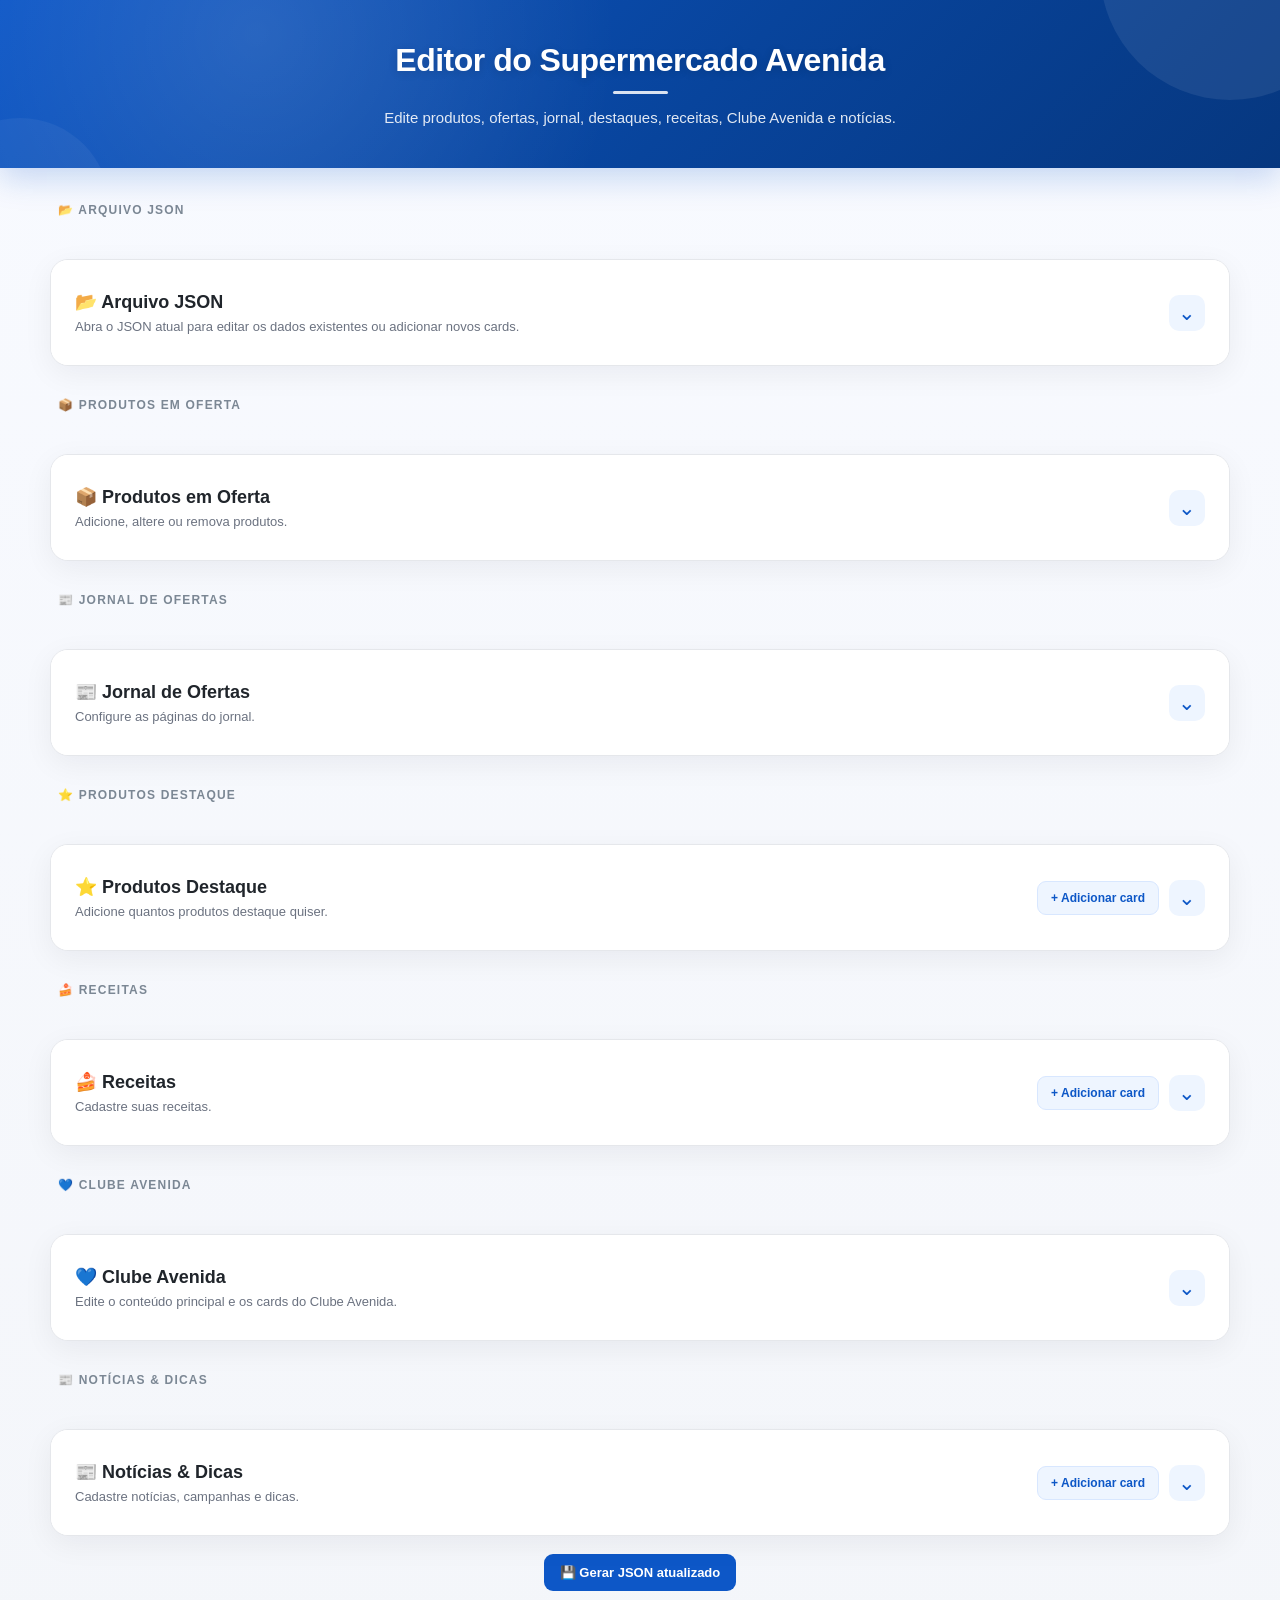
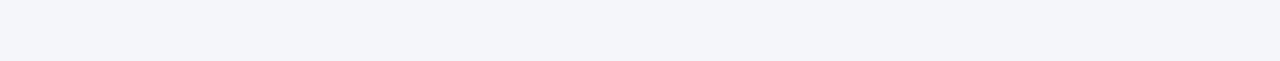
==== commit 078390fa: "Add files via upload" ====
--- a/index.html
+++ b/index.html
@@ -14,6 +14,7 @@
         Editor - Supermercado Avenida
     </title>
 
+    <link rel="icon" type="image/png" href="ftotojaosn.png">
 
     <link
         rel="stylesheet"
@@ -76,12 +77,6 @@
         >
 
 
-        <button
-            id="btnGerar"
-            type="button"
-        >
-            💾 Gerar JSON atualizado
-        </button>
 
     </div>
 
@@ -761,17 +756,14 @@
      BOTÃO FINAL
 ===================================================== -->
 
-<section class="bloco salvar-final">
-
+    <div class="boto">
     <button
+         id="btnGerar"
         type="button"
-        id="btnGerarFinal"
     >
-        💾 GERAR JSON ATUALIZADO
+        💾 Gerar JSON atualizado
     </button>
-
-</section>
-
+    </div>
 
 </main>
 
--- a/style.css
+++ b/style.css
@@ -1,459 +1,1415 @@
-/* ==========================
+/* ==========================================================
    RESET
-========================== */
-
-*{
-    margin:0;
-    padding:0;
-    box-sizing:border-box;
-}
-
-
-body{
-
-    font-family:"Segoe UI", Arial, sans-serif;
-
-    background:#f4f7fb;
-
-    color:#222;
-
-}
-
-
-/* ==========================
+========================================================== */
+
+* {
+    margin: 0;
+    padding: 0;
+    box-sizing: border-box;
+}
+
+
+/* ==========================================================
+   VARIÁVEIS
+========================================================== */
+
+:root {
+
+    --azul: #0D57C7;
+    --azul-escuro: #08449c;
+    --azul-claro: #eef5ff;
+
+    --fundo: #f5f7fb;
+    --branco: #ffffff;
+
+    --texto: #20252b;
+    --texto-secundario: #6b7280;
+
+    --borda: #e5e7eb;
+
+    --vermelho: #dc3545;
+    --vermelho-claro: #fff1f2;
+
+    --sombra:
+        0 8px 30px rgba(15, 23, 42, .06);
+
+}
+
+
+/* ==========================================================
+   BODY
+========================================================== */
+
+body {
+
+    font-family:
+        "Segoe UI",
+        Arial,
+        sans-serif;
+
+    background:
+        linear-gradient(
+            180deg,
+            #f8faff 0%,
+            #f4f6fa 100%
+        );
+
+    color: var(--texto);
+
+    min-height: 100vh;
+
+}
+
+/* ==========================================================
    CABEÇALHO
-========================== */
-
-header{
-
-    background:#0D57C7;
-
-    color:white;
-
-    padding:35px 20px;
-
-    text-align:center;
-
-    box-shadow:0 5px 15px rgba(0,0,0,.15);
-
-}
-
-
-header h1{
-
-    font-size:32px;
-
-    margin-bottom:10px;
-
-}
-
-
-header p{
-
-    font-size:16px;
-
-    opacity:.9;
-
-}
-
-
-
-/* ==========================
+========================================================== */
+
+body > header {
+
+    position: relative;
+
+    background:
+        radial-gradient(
+            circle at 20% 20%,
+            rgba(255, 255, 255, .12),
+            transparent 35%
+        ),
+        linear-gradient(
+            135deg,
+            #0D57C7 0%,
+            #08449C 55%,
+            #06377F 100%
+        );
+
+    color: #fff;
+
+    padding: 42px 20px 38px;
+
+    text-align: center;
+
+    overflow: hidden;
+
+    box-shadow:
+        0 10px 30px rgba(13, 87, 199, .22);
+
+}
+
+
+/* Brilho decorativo */
+
+body > header::before {
+
+    content: "";
+
+    position: absolute;
+
+    width: 260px;
+    height: 260px;
+
+    top: -160px;
+    right: -80px;
+
+    background: rgba(255, 255, 255, .08);
+
+    border-radius: 50%;
+
+    pointer-events: none;
+
+}
+
+
+/* Segundo detalhe */
+
+body > header::after {
+
+    content: "";
+
+    position: absolute;
+
+    width: 180px;
+    height: 180px;
+
+    bottom: -130px;
+    left: -70px;
+
+    background: rgba(255, 255, 255, .05);
+
+    border-radius: 50%;
+
+    pointer-events: none;
+
+}
+
+
+/* ==========================================================
+   TÍTULO
+========================================================== */
+
+header h1 {
+
+    position: relative;
+    z-index: 1;
+
+    font-size: clamp(25px, 4vw, 32px);
+
+    font-weight: 750;
+
+    letter-spacing: -.5px;
+
+    margin: 0 0 12px;
+
+    text-shadow:
+        0 2px 8px rgba(0, 0, 0, .15);
+
+}
+
+
+/* Linha decorativa abaixo do título */
+
+header h1::after {
+
+    content: "";
+
+    display: block;
+
+    width: 55px;
+    height: 3px;
+
+    margin: 12px auto 0;
+
+    border-radius: 10px;
+
+    background: rgba(255, 255, 255, .85);
+
+}
+
+
+/* ==========================================================
+   DESCRIÇÃO
+========================================================== */
+
+header p {
+
+    position: relative;
+    z-index: 1;
+
+    max-width: 700px;
+
+    margin: 0 auto;
+
+    font-size: 15px;
+
+    line-height: 1.6;
+
+    font-weight: 400;
+
+    color: rgba(255, 255, 255, .88);
+
+}
+
+
+/* ==========================================================
+   RESPONSIVO
+========================================================== */
+
+@media (max-width: 600px) {
+
+    body > header {
+
+        padding: 32px 18px 30px;
+
+    }
+
+    header h1 {
+
+        font-size: 24px;
+
+    }
+
+    header p {
+
+        font-size: 14px;
+
+    }
+
+}
+/* ==========================================================
    CONTAINER
-========================== */
-
-main{
-
-    width:95%;
-
-    max-width:1200px;
-
-    margin:40px auto;
-
-}
-
-
-
-/* ==========================
+========================================================== */
+
+main.container {
+
+    width: min(
+        1180px,
+        calc(100% - 40px)
+    );
+
+    margin: 35px auto 70px;
+
+}
+
+
+/* ==========================================================
    BLOCOS
-========================== */
-
-.bloco{
-
-    background:white;
-
-    padding:25px;
-
-    margin-bottom:35px;
-
-    border-radius:20px;
-
-    box-shadow:0 8px 20px rgba(0,0,0,.08);
-
-}
-
-
-.bloco h2{
-
-    color:#0D57C7;
-
-    margin-bottom:25px;
-
-    border-bottom:2px solid #eee;
-
-    padding-bottom:12px;
-
-}
-
-
-
-/* ==========================
-   PRODUTOS
-========================== */
-
-#produtos{
-
-    display:grid;
-
-    grid-template-columns:
-    repeat(auto-fit,minmax(280px,1fr));
-
-    gap:20px;
-
-}
-
-
-
-.produto-card{
-
-    background:#fafafa;
-
-    border-radius:18px;
-
-    padding:20px;
-
-    border:1px solid #ddd;
-
-    transition:.3s;
-
-}
-
-
-.produto-card:hover{
-
-    transform:translateY(-5px);
-
-    box-shadow:0 10px 20px rgba(0,0,0,.12);
-
-}
-
-
-.produto-card h3{
-
-    color:#0D57C7;
-
-    margin-bottom:15px;
-
-    font-size:22px;
-
-}
-
-
-
-/* ==========================
+========================================================== */
+
+main > .bloco {
+
+    background: var(--branco);
+
+    border: 1px solid var(--borda);
+
+    border-radius: 18px;
+
+    margin-bottom: 18px;
+
+    overflow: hidden;
+
+    box-shadow: var(--sombra);
+
+    transition: .25s ease;
+
+}
+
+
+main > .bloco:hover {
+
+    border-color: #d8e0eb;
+
+}
+
+
+/* ==========================================================
+   CABEÇALHO RECOLHÍVEL
+========================================================== */
+
+.bloco-toggle {
+
+    width: 100%;
+
+    min-height: 84px;
+
+    display: flex;
+
+    align-items: center;
+
+    justify-content: space-between;
+
+    gap: 20px;
+
+    padding: 20px 24px;
+
+    background: white;
+
+    border: none;
+
+    cursor: pointer;
+
+    text-align: left;
+
+    transition: .2s ease;
+
+}
+
+
+.bloco-toggle:hover {
+
+    background: #fbfdff;
+
+}
+
+
+/* ==========================================================
+   TEXTO DO CABEÇALHO
+========================================================== */
+
+.bloco-toggle-conteudo {
+
+    display: flex;
+
+    flex-direction: column;
+
+    gap: 5px;
+
+    flex: 1;
+
+}
+
+
+.bloco-toggle h2 {
+
+    color: var(--texto);
+
+    font-size: 18px;
+
+    font-weight: 650;
+
+    margin: 0;
+
+    padding: 0;
+
+    border: none;
+
+    line-height: 1.3;
+
+}
+
+
+.bloco-toggle p {
+
+    color: var(--texto-secundario);
+
+    font-size: 13px;
+
+    margin: 0;
+
+}
+
+
+/* ==========================================================
+   SETA
+========================================================== */
+
+.bloco-seta {
+
+    width: 36px;
+
+    height: 36px;
+
+    min-width: 36px;
+
+    display: flex;
+
+    align-items: center;
+
+    justify-content: center;
+
+    border-radius: 10px;
+
+    background: var(--azul-claro);
+
+    color: var(--azul);
+
+    font-size: 21px;
+
+    transition: .3s ease;
+
+}
+
+
+.bloco-toggle:hover .bloco-seta {
+
+    background: #e1edff;
+
+}
+
+
+.bloco.aberto .bloco-seta {
+
+    transform: rotate(180deg);
+
+    background: var(--azul);
+
+    color: white;
+
+}
+
+
+/* ==========================================================
+   CONTEÚDO DOS BLOCOS
+========================================================== */
+
+.bloco-conteudo {
+
+    display: none;
+
+    padding: 0 24px 26px;
+
+}
+
+
+.bloco.aberto .bloco-conteudo {
+
+    display: block;
+
+}
+
+
+/* ==========================================================
    CAMPOS
-========================== */
-
-.campo{
-
-    display:flex;
-
-    flex-direction:column;
-
-    gap:8px;
-
-    margin-bottom:15px;
-
-}
-
-
-.campo label{
-
-    font-weight:bold;
-
-    font-size:14px;
-
-    color:#444;
-
-}
-
+========================================================== */
+
+.campo {
+
+    display: flex;
+
+    flex-direction: column;
+
+    gap: 7px;
+
+    margin-bottom: 17px;
+
+}
+
+
+.campo label {
+
+    color: #374151;
+
+    font-size: 13px;
+
+    font-weight: 600;
+
+}
+
+
+/* ==========================================================
+   INPUTS
+========================================================== */
 
 input,
 textarea,
-select{
-
-
-    width:100%;
-
-    padding:12px;
-
-    border-radius:10px;
-
-    border:1px solid #ccc;
-
-    font-size:15px;
-
-    outline:none;
-
-    background:white;
+select {
+
+    width: 100%;
+
+    border: 1px solid #d9dee7;
+
+    background: #fff;
+
+    color: var(--texto);
+
+    border-radius: 10px;
+
+    padding: 12px 13px;
+
+    font-family: inherit;
+
+    font-size: 14px;
+
+    outline: none;
+
+    transition:
+        border-color .2s ease,
+        box-shadow .2s ease;
+
+}
+
+
+textarea {
+
+    resize: vertical;
+
+    min-height: 100px;
+
+    line-height: 1.5;
+
+}
+
+
+input::placeholder,
+textarea::placeholder {
+
+    color: #a0a7b2;
+
+}
+
+
+input:hover,
+textarea:hover,
+select:hover {
+
+    border-color: #c5ccd7;
 
 }
 
 
 input:focus,
 textarea:focus,
-select:focus{
-
-    border-color:#0D57C7;
-
-    box-shadow:0 0 0 3px rgba(13,87,199,.15);
-
-}
-
-
-
-input[readonly]{
-
-    background:#eee;
-
-    cursor:not-allowed;
-
-}
-
-
-
-/* ==========================
-   IMAGEM
-========================== */
-
-input[type="file"]{
-
-    padding:8px;
-
-    background:#f5f5f5;
-
-}
-
-
-
-/* ==========================
+select:focus {
+
+    border-color: var(--azul);
+
+    box-shadow:
+        0 0 0 3px
+        rgba(13, 87, 199, .10);
+
+}
+
+
+/* ==========================================================
+   INPUT DE ARQUIVO
+========================================================== */
+
+input[type="file"] {
+
+    padding: 9px;
+
+    background: #f8fafc;
+
+    cursor: pointer;
+
+    font-size: 13px;
+
+}
+
+
+/* ==========================================================
+   CARDS
+========================================================== */
+
+.cards {
+
+    display: grid;
+
+    grid-template-columns:
+        repeat(
+            auto-fit,
+            minmax(280px, 1fr)
+        );
+
+    gap: 18px;
+
+}
+
+
+/* ==========================================================
+   CARD NORMAL
+========================================================== */
+
+.card {
+
+    background: #fafbfd;
+
+    border: 1px solid var(--borda);
+
+    border-radius: 14px;
+
+    padding: 20px;
+
+    margin-bottom: 18px;
+
+}
+
+
+.card h3 {
+
+    font-size: 16px;
+
+    color: var(--texto);
+
+    margin-bottom: 18px;
+
+}
+
+
+/* ==========================================================
+   PRODUTOS
+========================================================== */
+
+.categoria {
+
+    margin-top: 24px;
+
+    padding: 18px;
+
+    border: 1px solid #e8edf4;
+
+    border-radius: 14px;
+
+    background: #fbfcfe;
+
+}
+
+
+.categoria:first-child {
+
+    margin-top: 0;
+
+}
+
+
+.categoria-header {
+
+    display: flex;
+
+    align-items: center;
+
+    justify-content: space-between;
+
+    gap: 15px;
+
+    margin-bottom: 18px;
+
+}
+
+
+.categoria-header h3 {
+
+    font-size: 15px;
+
+    font-weight: 650;
+
+    color: #303640;
+
+}
+
+
+/* ==========================================================
+   CARD DE PRODUTO
+========================================================== */
+
+.produto-card-editor {
+
+    background: white;
+
+    border: 1px solid #e3e7ed;
+
+    border-radius: 14px;
+
+    padding: 18px;
+
+    transition: .2s ease;
+
+}
+
+
+.produto-card-editor:hover {
+
+    transform: translateY(-2px);
+
+    border-color: #d3dce8;
+
+    box-shadow:
+        0 8px 20px
+        rgba(15, 23, 42, .07);
+
+}
+
+
+/* ==========================================================
+   DESTAQUES / RECEITAS / NOTÍCIAS
+========================================================== */
+
+.destaque-card-editor,
+.receita-card-editor,
+.noticia-card-editor,
+.clube-card-editor {
+
+    background: white;
+
+    border: 1px solid #e3e7ed;
+
+    border-radius: 14px;
+
+    padding: 20px;
+
+    transition: .2s ease;
+
+}
+
+
+.destaque-card-editor:hover,
+.receita-card-editor:hover,
+.noticia-card-editor:hover,
+.clube-card-editor:hover {
+
+    transform: translateY(-2px);
+
+    border-color: #d3dce8;
+
+    box-shadow:
+        0 8px 20px
+        rgba(15, 23, 42, .07);
+
+}
+
+
+/* ==========================================================
+   TOPO DOS CARDS
+========================================================== */
+
+.card-topo {
+
+    display: flex;
+
+    align-items: center;
+
+    justify-content: space-between;
+
+    gap: 12px;
+
+    margin-bottom: 20px;
+
+}
+
+
+.card-topo h3 {
+
+    margin: 0;
+
+    font-size: 16px;
+
+    font-weight: 650;
+
+    color: #252a31;
+
+}
+
+
+/* ==========================================================
+   BOTÃO REMOVER
+========================================================== */
+
+.btn-remover {
+
+    background: var(--vermelho-claro);
+
+    color: var(--vermelho);
+
+    border: 1px solid #ffd5da;
+
+    padding: 8px 11px;
+
+    border-radius: 8px;
+
+    font-size: 12px;
+
+    font-weight: 600;
+
+    white-space: nowrap;
+
+}
+
+
+.btn-remover:hover {
+
+    background: var(--vermelho);
+
+    color: white;
+
+    transform: none;
+
+}
+
+
+/* ==========================================================
    BOTÕES
-========================== */
-
-.botoes{
-
-    display:flex;
-
-    justify-content:center;
-
-    gap:20px;
-
-    flex-wrap:wrap;
-
-    padding:30px;
-
-}
-
-
-button{
-
-    background:#0D57C7;
-
-    color:white;
-
-    border:none;
-
-    padding:15px 30px;
-
-    border-radius:12px;
-
-    font-size:16px;
-
-    font-weight:bold;
-
-    cursor:pointer;
-
-    transition:.3s;
-
-}
-
-
-button:hover{
-
-    background:#08449c;
-
-    transform:scale(1.05);
-
-}
-
-
-
-/* ==========================
-   RESPONSIVO
-========================== */
+========================================================== */
+
+button {
+
+    border: none;
+
+    border-radius: 9px;
+
+    padding: 11px 16px;
+
+    background: var(--azul);
+
+    color: white;
+
+    font-family: inherit;
+
+    font-size: 13px;
+
+    font-weight: 600;
+
+    cursor: pointer;
+
+    transition: .2s ease;
+
+}
+
+
+button:hover {
+
+    background: var(--azul-escuro);
+
+    transform: translateY(-1px);
+
+    box-shadow:
+        0 5px 12px
+        rgba(13, 87, 199, .18);
+
+}
+
+
+button:active {
+
+    transform: translateY(0);
+
+}
+
+
+/* ==========================================================
+   BOTÃO ADICIONAR
+========================================================== */
+
+.btn-adicionar {
+
+    background: var(--azul-claro);
+
+    color: var(--azul);
+
+    border: 1px solid #d8e7ff;
+
+    padding: 9px 13px;
+
+    font-size: 12px;
+
+}
+
+
+.btn-adicionar:hover {
+
+    background: var(--azul);
+
+    color: white;
+
+}
+
+
+/* ==========================================================
+   CLUBE AVENIDA
+========================================================== */
+
+#clubeCardsEditor {
+
+    display: grid;
+
+    grid-template-columns:
+        repeat(
+            auto-fit,
+            minmax(280px, 1fr)
+        );
+
+    gap: 18px;
+
+    margin-bottom: 15px;
+
+}
+
+
+.clube-cards-header {
+
+    margin:
+        25px 0 15px;
+
+    padding-bottom: 12px;
+
+    border-bottom:
+        1px solid #edf0f4;
+
+}
+
+
+.clube-cards-header h3 {
+
+    font-size: 15px;
+
+    color: #303640;
+
+    margin-bottom: 5px;
+
+}
+
+
+.clube-cards-header p {
+
+    font-size: 13px;
+
+    color: var(--texto-secundario);
+
+}
+
+
+/* ==========================================================
+   BOTÃO ADICIONAR CLUBE
+========================================================== */
+
+.btn-adicionar-clube {
+
+    margin-top: 5px;
+
+    background: var(--azul);
+
+}
+
+
+/* ==========================================================
+   STATUS
+========================================================== */
+
+.status {
+
+    margin-top: 15px;
+
+    padding: 11px 13px;
+
+    border-radius: 9px;
+
+    background: #f5f8fc;
+
+    border: 1px solid #e6ebf2;
+
+    color: #667085;
+
+    font-size: 13px;
+
+}
+
+
+/* ==========================================================
+   AÇÕES
+========================================================== */
+
+.acoes {
+
+    display: flex;
+
+    align-items: center;
+
+    gap: 12px;
+
+    flex-wrap: wrap;
+
+}
+
+
+/* ==========================================================
+   BOTÃO FINAL
+========================================================== */
+
+.salvar-final {
+
+    padding: 20px;
+
+    text-align: center;
+
+}
+
+
+.salvar-final button {
+
+    min-width: 230px;
+
+    padding: 13px 22px;
+
+    font-size: 14px;
+
+}
+
+
+/* ==========================================================
+   MOBILE
+========================================================== */
+
+@media (max-width: 700px) {
+
+    main.container {
+
+        width:
+            calc(100% - 24px);
+
+        margin-top: 20px;
+
+    }
+
+
+    body > header {
+
+        padding: 30px 16px;
+
+    }
+
+
+    header h1 {
+
+        font-size: 23px;
+
+    }
+
+
+    header p {
+
+        font-size: 13px;
+
+    }
+
+
+    .bloco-toggle {
+
+        min-height: 72px;
+
+        padding: 17px;
+
+    }
+
+
+    .bloco-toggle h2 {
+
+        font-size: 16px;
+
+    }
+
+
+    .bloco-toggle p {
+
+        font-size: 12px;
+
+    }
+
+
+    .bloco-conteudo {
+
+        padding:
+            0 17px 20px;
+
+    }
+
+
+    .categoria {
+
+        padding: 14px;
+
+    }
+
+
+    .categoria-header {
+
+        align-items: flex-start;
+
+        flex-direction: column;
+
+    }
+
+
+    .categoria-header .btn-adicionar {
+
+        width: 100%;
+
+    }
+
+
+    .cards {
+
+        grid-template-columns: 1fr;
+
+    }
+
+
+    #clubeCardsEditor {
+
+        grid-template-columns: 1fr;
+
+    }
+
+
+    .card-topo {
+
+        align-items: flex-start;
+
+        flex-direction: column;
+
+    }
+
+
+    .btn-remover {
+
+        width: 100%;
+
+    }
+
+}
+
+
+/* ==========================================================
+   ANIMAÇÃO SUAVE
+========================================================== */
+
+@keyframes aparecer {
+
+    from {
+
+        opacity: 0;
+
+        transform: translateY(-5px);
+
+    }
+
+    to {
+
+        opacity: 1;
+
+        transform: translateY(0);
+
+    }
+
+}
+
+
+.bloco.aberto .bloco-conteudo {
+
+    animation:
+        aparecer .2s ease;
+
+}
+
+/* ==========================================================
+   ETIQUETA ACIMA DAS SECTIONS
+========================================================== */
+
+main > .bloco {
+    position: relative;
+    margin-top: 42px;
+}
+
+
+/* Texto acima do card */
+
+main > .bloco::before {
+
+    content: attr(data-label);
+
+    position: absolute;
+
+    top: -28px;
+
+    left: 6px;
+
+    font-size: 11px;
+
+    font-weight: 700;
+
+    letter-spacing: .8px;
+
+    text-transform: uppercase;
+
+    color: #7b8491;
+
+}
+
+
+/* Primeiro card não precisa ficar tão distante */
+
+main > .bloco:first-child {
+
+    margin-top: 15px;
+
+}
+
+
+/* ==========================================================
+   MOBILE
+========================================================== */
+
+@media (max-width: 700px) {
+
+    main > .bloco {
+
+        margin-top: 38px;
+
+    }
+
+    main > .bloco::before {
+
+        left: 4px;
+
+        font-size: 10px;
+
+    }
+
+}
+/* =========================================================
+   IDENTIFICAÇÃO DA SECTION
+========================================================= */
+
+.section-identificacao {
+
+    width: 100%;
+
+    max-width: 1200px;
+
+    margin: 32px auto 10px;
+
+    padding-left: 8px;
+
+    font-size: 12px;
+
+    font-weight: 700;
+
+    text-transform: uppercase;
+
+    letter-spacing: 1.2px;
+
+    color: #7b8794;
+
+}
+
+
+/* =========================================================
+   PRIMEIRA IDENTIFICAÇÃO
+========================================================= */
+
+main > .section-identificacao:first-child {
+
+    margin-top: 0;
+
+}
+
+
+/* =========================================================
+   MOBILE
+========================================================= */
 
 @media(max-width:600px){
 
-
-    header h1{
-
-        font-size:25px;
-
-    }
-
-
-    main{
-
-        width:92%;
-
-    }
-
-
-    .bloco{
-
-        padding:18px;
-
-    }
-
-
-}
-/* =========================================================
-   CARDS DO CLUBE AVENIDA
-========================================================= */
-
-#clubeCardsEditor{
-
-    display:grid;
-
-    grid-template-columns:
-    repeat(auto-fit, minmax(280px, 1fr));
-
-    gap:20px;
-
-}
-
-
-/* =========================================================
-   CARD EDITÁVEL DO CLUBE
-========================================================= */
-
-.clube-card-editor{
-
-    background:#fafafa;
-
-    border-radius:18px;
-
-    padding:20px;
-
-    border:1px solid #ddd;
-
-    transition:.3s;
-
-}
-
-
-.clube-card-editor:hover{
-
-    transform:translateY(-5px);
-
-    box-shadow:
-        0 10px 20px
-        rgba(0,0,0,.12);
-
-}
-
-
-/* =========================================================
-   TOPO
-========================================================= */
-
-.clube-card-topo{
-
-    display:flex;
-
-    align-items:center;
-
-    justify-content:space-between;
-
-    gap:15px;
-
-    margin-bottom:20px;
-
-}
-
-
-.clube-card-topo h3{
-
-    color:#0D57C7;
-
-    margin:0;
-
-    font-size:20px;
-
-}
-
-
-/* =========================================================
-   BOTÃO REMOVER
-========================================================= */
-
-.btn-remover-clube{
-
-    background:#dc3545;
-
-    color:white;
-
-    border:none;
-
-    padding:9px 13px;
-
-    border-radius:8px;
-
-    font-size:13px;
-
-    font-weight:bold;
-
-    cursor:pointer;
-
-    transition:.3s;
-
-}
-
-
-.btn-remover-clube:hover{
-
-    background:#b02a37;
-
-    transform:scale(1.03);
-
-}
-
-
-/* =========================================================
-   BOTÃO ADICIONAR CARD
-========================================================= */
-
-.btn-adicionar-clube{
-
-    margin-top:20px;
-
-    background:#0D57C7;
-
-}
-
-
-.btn-adicionar-clube:hover{
-
-    background:#08449c;
-
+    .section-identificacao {
+
+        margin-top: 25px;
+
+        margin-bottom: 8px;
+
+        padding-left: 4px;
+
+        font-size: 11px;
+
+    }
+
+}   
+
+
+/* ==========================================================
+   BOTÃO ADICIONAR DA SECTION
+   Fica abaixo do texto, no lado esquerdo
+========================================================== */
+
+main > .bloco {
+    position: relative;
+}
+
+
+/* Área do cabeçalho */
+
+.bloco-toggle {
+
+    position: relative;
+
+    min-height: 105px;
+
+    padding: 20px 70px 20px 24px;
+
+}
+
+
+/* Texto */
+
+.bloco-toggle-conteudo {
+
+    display: flex;
+
+    flex-direction: column;
+
+    align-items: flex-start;
+
+    gap: 5px;
+
+}
+
+
+/* Botão adicionar */
+
+main > .bloco > .btn-adicionar,
+main > .bloco > .botao-header-section {
+
+    position: absolute;
+
+    left: 24px;
+
+    top: 67px;
+
+    z-index: 10;
+
+    margin: 0;
+
+    padding: 7px 11px;
+
+    font-size: 11px;
+
+    white-space: nowrap;
+
+}
+
+
+/* ==========================================================
+   SETA
+========================================================== */
+
+.bloco-toggle > .bloco-seta {
+
+    position: absolute;
+
+    right: 24px;
+
+    top: 50%;
+
+    transform: translateY(-50%);
+
+}
+
+
+/* Section aberta */
+
+.bloco.aberto .bloco-toggle > .bloco-seta {
+
+    transform:
+        translateY(-50%)
+        rotate(180deg);
+
+}
+
+
+/* ==========================================================
+   MOBILE
+========================================================== */
+
+@media (max-width: 700px) {
+
+    .bloco-toggle {
+
+        min-height: 100px;
+
+        padding: 17px 58px 17px 17px;
+
+    }
+
+
+    main > .bloco > .btn-adicionar,
+    main > .bloco > .botao-header-section {
+
+        left: 17px;
+
+        top: 63px;
+
+        padding: 7px 10px;
+
+        font-size: 11px;
+
+    }
+
+
+    .bloco-toggle > .bloco-seta {
+
+        right: 17px;
+
+    }
+
+}
+
+.boto{
+    display: flex;
+    
+    justify-content: center;
+    align-items: center;
 }
